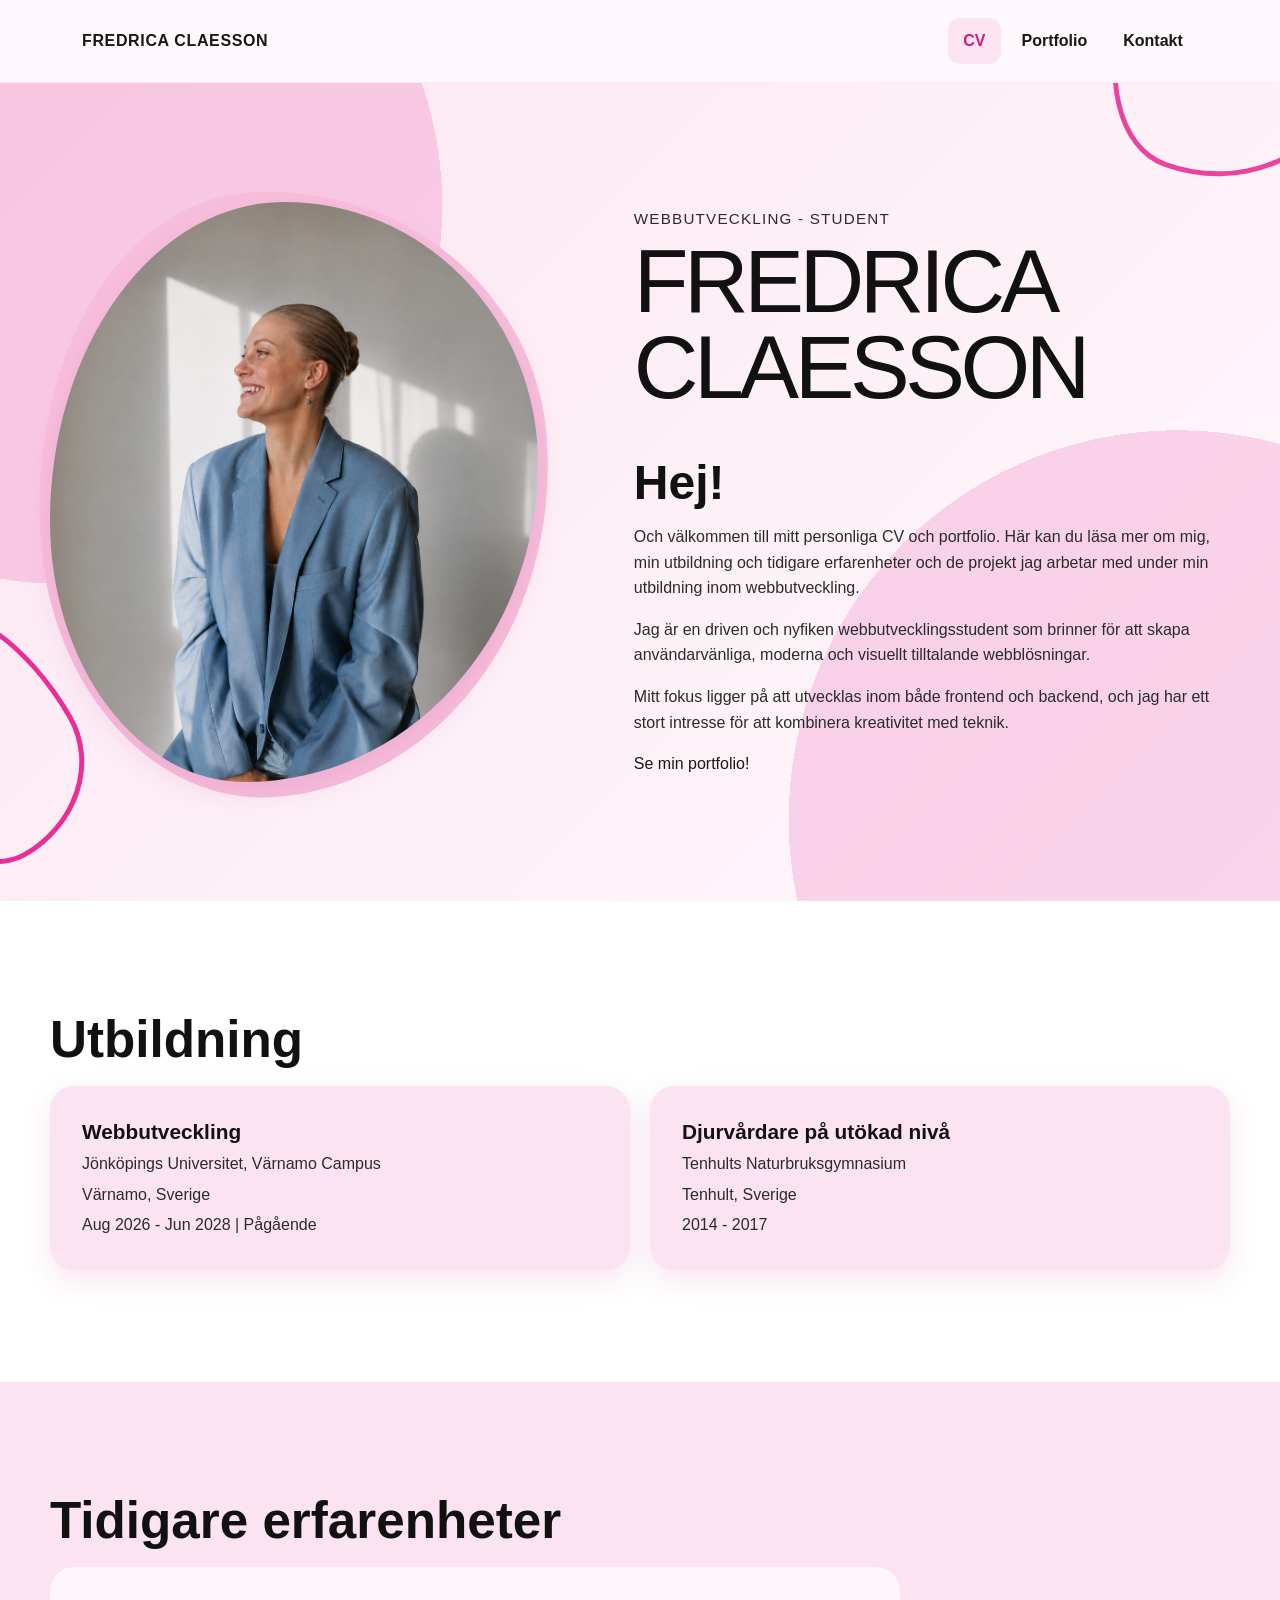
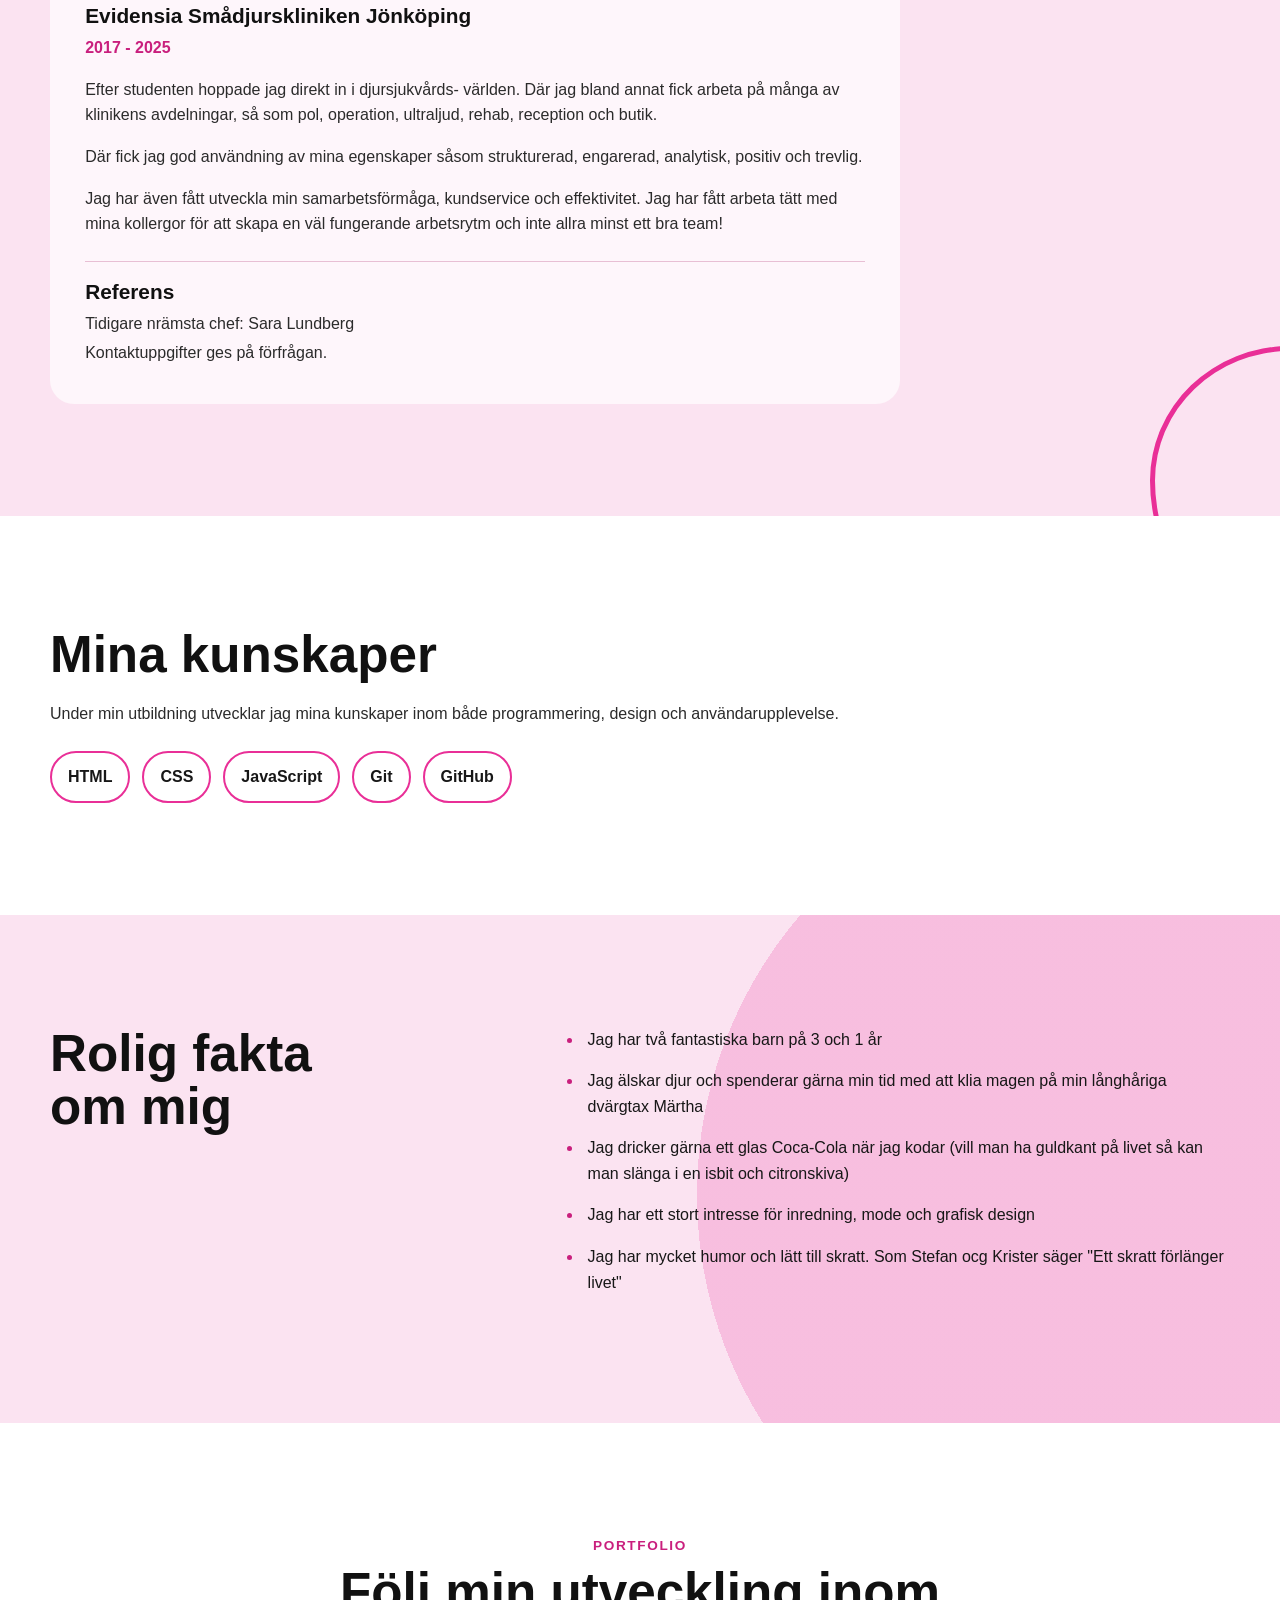
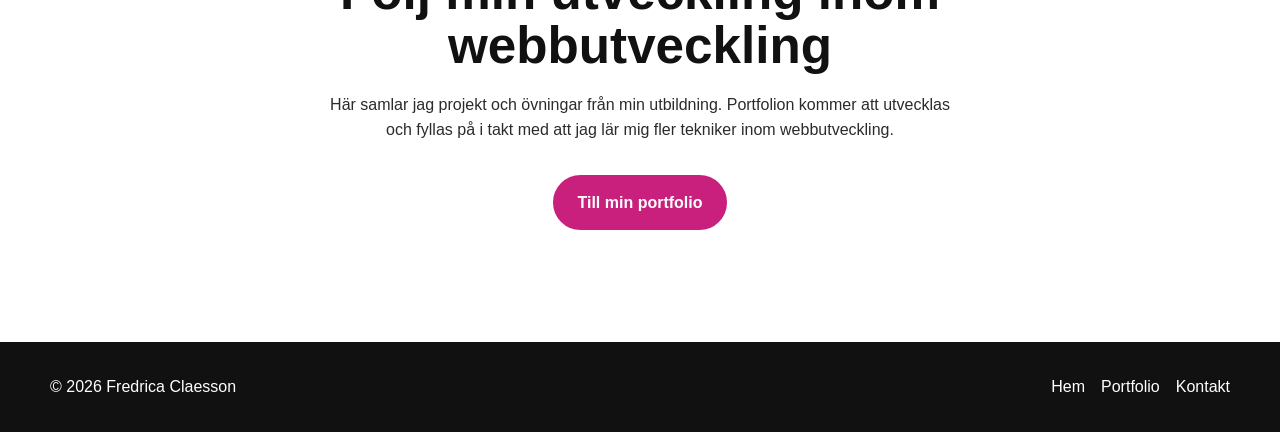
==== index.html @ 993f1360 "Finjustering Läsbarhet" ====
<!DOCTYPE html>
<html lang="sv">
<head>
    <meta charset="UTF-8">
    <meta name="viewport" content="width=device-width, initial-scale=1.0">
    <meta name="description" content="Fredrica Claesson | CV">
    <title>Fredrica Claesson | CV</title>
    <link rel ="stylesheet" href="cv.css">
    <script src="cv.js" defer></script>
</head>

<body>
    <header class="site-header">
        <div class="header-container">
            <a href="index.html" class="logo">Fredrica Claesson</a>
            <button
            class="menu-button"
            type="button"
            aria-label="Öppna meny"
            aria-expanded="false"
            aria-controls="main-navigation"
            >
            <span></span>
            <span></span>
            <span></span>
            </button>
            <nav id="main-navigation" class="main-navigation" aria-label="Huvudmeny">
                <ul>
                    <li>
                        <a href="index.html" aria-current="page">CV</a>
                    </li>
                    <li>
                        <a href="portfolio.html">Portfolio</a>
                    </li>
                    <li>
                        <a href="kontakt.html">Kontakt</a>
                    </li>
                </ul>
            </nav>
        </div>
    </header>
    <main>
        
        <!--HERO / INTRODUKTION-->
        <section class="hero">
            <div class="hero-image-wrapper">
                <img
                src="bild1.jpg"
                alt="Porträttbild på Fredrica Claesson"
                class="hero-image"
                >
            </div>
            <div class="hero-content">
                <p
                class="hero-subtitle">
                Webbutveckling - Student
                </p>
                <h1>
                    Fredrica<br>
                    Claesson
                </h1>
                <h2>Hej!</h2>
                <p>
                    Och välkommen till mitt personliga CV och portfolio.
                    Här kan du läsa mer om mig, min utbildning och tidigare 
                    erfarenheter och de projekt jag arbetar med under min 
                    utbildning inom webbutveckling.
                </p>
                <p>
                    Jag är en driven och nyfiken webbutvecklingsstudent som 
                    brinner för att skapa användarvänliga, moderna och
                    visuellt tilltalande webblösningar.
                </p>
                <p>
                    Mitt fokus ligger på att utvecklas inom både frontend och
                    backend, och jag har ett stort intresse för att kombinera
                    kreativitet med teknik.
                </p>
                <a href="portfolio.html" class="hero-button">Se min portfolio!</a>
            </div>
        </section>

        <!--UTBILDNING-->
        <section class="section education-section">
            <div class="section-container">
                <h2>Utbildning</h2>
                <div class="education-list">
                    <article class="education-card">
                        <h3>Webbutveckling</h3>
                        <p>
                            Jönköpings Universitet, Värnamo Campus
                        </p>
                        <p>
                            Värnamo, Sverige
                        </p>
                        <p>
                            <time datetime="2026-08">
                            Aug 2026
                            </time>
                            -
                            <time datetime="2028-06">
                            Jun 2028
                            </time>
                            | Pågående
                        </p>
                    </article>
                    <article class="education-card">
                        <h3>Djurvårdare på utökad nivå</h3>
                        <p>
                            Tenhults Naturbruksgymnasium
                        </p>
                        <p>
                            Tenhult, Sverige
                        </p>
                        <p>
                            <time datetime="2014">2014</time>
                            -
                            <time datetime="2017">2017</time>
                        </p>
                    </article>
                </div>
            </div>
        </section>

        <!--TIDIGARE ERFARENHETER-->
        <section class="section experience-section">
            <div class="section-container">
                <h2>Tidigare erfarenheter</h2>
                <article class="experience-card">
                    <header>
                        <h3>Evidensia Smådjurskliniken Jönköping</h3>
                        <p class="experience-date">
                            <time datetime="2017">2017</time>
                            -
                            <time datetime="2025">2025</time>
                        </p>
                    </header>
                    <p>
                        Efter studenten hoppade jag direkt in i djursjukvårds- 
                        världen. Där jag bland annat fick arbeta på många av 
                        klinikens avdelningar, så som pol, operation,
                        ultraljud, rehab, reception och butik.
                    </p>
                    <p>
                        Där fick jag god användning av mina egenskaper 
                        såsom strukturerad, engarerad, analytisk, 
                        positiv och trevlig.
                    </p>
                    <p>
                        Jag har även fått utveckla min samarbetsförmåga, 
                        kundservice och effektivitet. Jag har fått arbeta
                        tätt med mina kollergor för att skapa en väl 
                        fungerande arbetsrytm och inte allra minst ett
                        bra team!
                    </p>
                    <div class="reference">
                        <h3>Referens</h3>
                        <p>
                            Tidigare nrämsta chef:
                            Sara Lundberg
                        </p>
                        <p>
                            Kontaktuppgifter ges på förfrågan.
                        </p>
                    </div>
                </article>
            </div>
        </section>

        <!--KONTAKT-->
        <section class="section skills-section">
            <div class="section-container">
                <h2>Mina kunskaper</h2>
                <p>
                    Under min utbildning utvecklar jag mina kunskaper inom
                    både programmering, design och användarupplevelse.
                </p>
                <ul class="skills-list">
                    <li>HTML</li>
                    <li>CSS</li>
                    <li>JavaScript</li>
                    <li>Git</li>
                    <li>GitHub</li>
                </ul>
            </div>
        </section>

        <!--ROKLIG FAKTA-->
        <section class="section facts-section">
            <div class="section-container">
                <h2>Rolig fakta om mig</h2>
                <ul class="facts-list">
                    <li>Jag har två fantastiska barn på 3 och 1 år</li>
                    <li>Jag älskar djur och spenderar gärna min tid
                        med att klia magen på min långhåriga dvärgtax Märtha</li>
                    <li>Jag dricker gärna ett glas Coca-Cola när jag kodar
                        (vill man ha guldkant på livet så kan man slänga i
                        en isbit och citronskiva)</li>
                    <li>Jag har ett stort intresse för inredning, mode
                        och grafisk design</li>
                    <li>Jag har mycket humor och lätt till skratt.
                        Som Stefan ocg Krister säger 
                        "Ett skratt förlänger livet"</li>
                </ul>
            </div>
        </section>

        <!--PORTFOLIO-->
        <section class="section portfolio-preview">
            <div class="section-container">
                <p class="section-label">Portfolio</p>
                <h2>Följ min utveckling inom webbutveckling</h2>
                <p>
                    Här samlar jag projekt och övningar från min
                    utbildning. Portfolion kommer att utvecklas och
                    fyllas på i takt med att jag lär mig fler tekniker
                    inom webbutveckling.
                </p>
                <a href="portfolio.html" class="button">Till min portfolio</a>
            </div>
        </section>
    </main>
    <footer class="site-footer">
        <div class="footer-container">
            <p>
                &copy; 2026 Fredrica Claesson
            </p>
            <nav aria-label="Sidfotsmeny">
                <a href="index.html">Hem</a>
                <a href="portfolio.html">Portfolio</a>
                <a href="kontakt.html">Kontakt</a>
            </nav>
        </div>
    </footer>
</body>
</html>
---- cv.css ----
/* =========================================================
   FREDRICA CLAESSON - CV & PORTFOLIO
   Mobile First
   ========================================================= */


/* =========================
   1. GRUNDINSTÄLLNINGAR
   ========================= */

*,
*::before,
*::after {
    box-sizing: border-box;
}

html {
    scroll-behavior: smooth;
}

body {
    margin: 0;
    font-family: Arial, Helvetica, sans-serif;
    color: #171717;
    background-color: #fff8fc;
    line-height: 1.6;
}

img {
    display: block;
    max-width: 100%;
}

a {
    color: inherit;
    text-decoration: none;
}

ul {
    margin: 0;
    padding: 0;
}

button,
input,
textarea {
    font: inherit;
}


/* =========================
   2. FÄRGER & GENERELLA KLASSER
   ========================= */

:root {
    --pink-light: #fbe3f1;
    --pink-soft: #f7bfdc;
    --pink: #ef71b3;
    --pink-strong: #e92f97;
    --pink-dark: #c91f7d;

    --white: #ffffff;
    --black: #111111;
    --text: #2b2b2b;
    --muted: #666666;

    --border: #e8bfd4;

    --shadow:
        0 10px 30px rgba(182, 45, 116, 0.12);

    --radius-small: 14px;
    --radius-medium: 24px;
    --radius-large: 40px;

    --max-width: 1180px;
}


/* =========================
   3. TYPOGRAFI
   ========================= */

h1,
h2,
h3,
h4,
p {
    margin-top: 0;
}

h1,
h2,
h3,
h4 {
    color: var(--black);
}

h1 {
    font-size: clamp(2.8rem, 11vw, 5rem);
    line-height: 0.95;
    font-weight: 500;
    letter-spacing: -0.05em;
    text-transform: uppercase;
}

h2 {
    font-size: clamp(2rem, 7vw, 3.2rem);
    line-height: 1.05;
    margin-bottom: 1.2rem;
}

h3 {
    font-size: 1.3rem;
    line-height: 1.3;
    margin-bottom: 0.4rem;
}

h4 {
    font-size: 1.05rem;
    margin-bottom: 0.25rem;
}

p {
    font-size: 1rem;
    color: var(--text);
}

strong {
    font-weight: 700;
}

/* Text för ur funktion */
.ur-funktion {
    color: red;
    font-weight: bold;
}

/* =========================
   4. GEMENSAM LAYOUT
   ========================= */

.section {
    position: relative;
    padding: 4.5rem 1.25rem;
    overflow: hidden;
}

.section-container,
.header-container,
.footer-container {
    width: min(100%, var(--max-width));
    margin: 0 auto;
}

.section-label {
    margin-bottom: 0.5rem;
    font-size: 0.85rem;
    font-weight: 700;
    text-transform: uppercase;
    letter-spacing: 0.12em;
    color: var(--pink-dark);
}


/* =========================
   5. HEADER
   ========================= */

.site-header {
    position: sticky;
    top: 0;
    z-index: 1000;
    background-color: rgba(255, 248, 252, 0.96);
    backdrop-filter: blur(12px);
    border-bottom: 1px solid rgba(201, 31, 125, 0.08);
}

.header-container {
    min-height: 74px;
    display: flex;
    align-items: center;
    justify-content: space-between;
    gap: 1rem;
    padding: 0 1.25rem;
}

.logo {
    font-size: 1rem;
    font-weight: 700;
    text-transform: uppercase;
    letter-spacing: 0.04em;
}


/* =========================
   6. MOBILMENY
   ========================= */

.menu-button {
    width: 46px;
    height: 46px;

    display: flex;
    flex-direction: column;
    justify-content: center;
    gap: 5px;

    padding: 10px;

    border: 0;
    border-radius: 50%;

    background-color: var(--pink-soft);
    cursor: pointer;
}

.menu-button span {
    display: block;
    width: 100%;
    height: 2px;

    background-color: var(--black);

    transition:
        transform 0.3s ease,
        opacity 0.3s ease;
}

.menu-button.is-active span:nth-child(1) {
    transform: translateY(7px) rotate(45deg);
}

.menu-button.is-active span:nth-child(2) {
    opacity: 0;
}

.menu-button.is-active span:nth-child(3) {
    transform: translateY(-7px) rotate(-45deg);
}


/* =========================
   7. NAVIGATION
   ========================= */

.main-navigation {
    position: absolute;

    top: 74px;
    left: 0;

    width: 100%;

    background-color: var(--white);

    max-height: 0;
    overflow: hidden;

    transition: max-height 0.35s ease;

    box-shadow: 0 12px 30px rgba(0, 0, 0, 0.08);
}

.main-navigation.is-open {
    max-height: 320px;
}

.main-navigation ul {
    list-style: none;
    padding: 1rem 1.25rem 1.5rem;
}

.main-navigation li + li {
    margin-top: 0.35rem;
}

.main-navigation a {
    display: block;

    padding: 0.9rem 1rem;

    border-radius: 12px;

    font-weight: 600;
}

.main-navigation a:hover,
.main-navigation a:focus-visible {
    background-color: var(--pink-light);
}

.main-navigation a[aria-current="page"] {
    color: var(--pink-dark);
    background-color: var(--pink-light);
}


/* =========================
   8. HERO / STARTSIDA
   ========================= */

.hero {
    position: relative;

    display: grid;
    gap: 2rem;

    padding: 2rem 1.25rem 4.5rem;

    overflow: hidden;

    background:
        radial-gradient(
            circle at 5% 15%,
            rgba(240, 104, 177, 0.26) 0,
            rgba(240, 104, 177, 0.26) 27%,
            transparent 27%
        ),
        radial-gradient(
            circle at 92% 90%,
            rgba(244, 177, 216, 0.52) 0,
            rgba(244, 177, 216, 0.52) 28%,
            transparent 28%
        ),
        linear-gradient(
            135deg,
            #fbe6f2 0%,
            #fff9fc 100%
        );
}

.hero::before {
    content: "";

    position: absolute;

    width: 240px;
    height: 240px;

    top: -140px;
    right: -70px;

    border: 5px solid var(--pink-strong);
    border-radius: 45% 55% 61% 39% / 40% 44% 56% 60%;

    transform: rotate(20deg);

    opacity: 0.9;
}

.hero::after {
    content: "";

    position: absolute;

    width: 200px;
    height: 260px;

    left: -130px;
    bottom: 2rem;

    border: 5px solid var(--pink-strong);
    border-radius: 60% 40% 55% 45% / 42% 62% 38% 58%;

    transform: rotate(-30deg);
}

.hero-image-wrapper,
.hero-content {
    position: relative;
    z-index: 2;
}

.hero-image-wrapper {
    width: min(100%, 430px);
    margin: 0 auto;
}

.hero-image-wrapper::before {
    content: "";

    position: absolute;

    inset: -12px;

    z-index: -1;

    background-color: var(--pink-soft);

    border-radius: 45% 55% 58% 42% / 55% 44% 56% 45%;

    transform: rotate(-4deg);
}

.hero-image {
    width: 100%;
    aspect-ratio: 4 / 5;

    object-fit: cover;

    border-radius: 48% 52% 60% 40% / 55% 45% 55% 45%;

    box-shadow: var(--shadow);
}

.hero-content {
    width: min(100%, 680px);
}

.hero-subtitle {
    margin-bottom: 0.5rem;

    font-size: 0.95rem;
    letter-spacing: 0.08em;
    text-transform: uppercase;
}

.hero-content h1 {
    margin-bottom: 2.5rem;
}

.hero-content h2 {
    margin-bottom: 1rem;
}

.hero-content p {
    max-width: 620px;
}


/* =========================
   9. KNAPPAR
   ========================= */

.button {
    display: inline-flex;
    align-items: center;
    justify-content: center;

    min-height: 48px;

    margin-top: 1rem;
    padding: 0.8rem 1.4rem;

    border: 2px solid var(--pink-dark);
    border-radius: 999px;

    background-color: var(--pink-dark);
    color: var(--white);

    font-weight: 700;

    transition:
        background-color 0.25s ease,
        color 0.25s ease,
        transform 0.25s ease,
        box-shadow 0.25s ease;
}

.button:hover,
.button:focus-visible {
    background-color: transparent;
    color: var(--pink-dark);

    transform: translateY(-2px);

    box-shadow: var(--shadow);
}


/* =========================
   10. UTBILDNING
   ========================= */

.education-section {
    background-color: var(--white);
}

.education-list {
    display: grid;
    gap: 1.25rem;
}

.education-card {
    padding: 1.5rem;

    border-radius: var(--radius-medium);

    background-color: var(--pink-light);

    box-shadow: var(--shadow);
}

.education-card p {
    margin-bottom: 0.3rem;
}

.education-card p:last-child {
    margin-bottom: 0;
}


/* =========================
   11. ERFARENHET
   ========================= */

.experience-section {
    background-color: var(--pink-light);
}

.experience-section::after {
    content: "";

    position: absolute;

    width: 280px;
    height: 280px;

    right: -150px;
    bottom: -110px;

    border: 5px solid var(--pink-strong);
    border-radius: 50% 40% 58% 42% / 48% 55% 45% 52%;
}

.experience-card {
    position: relative;
    z-index: 1;

    padding: 1.6rem;

    border-radius: var(--radius-medium);

    background-color: rgba(255, 255, 255, 0.7);
}

.experience-date {
    font-weight: 700;
    color: var(--pink-dark);
}

.reference {
    margin-top: 1.5rem;
    padding-top: 1rem;

    border-top: 1px solid var(--border);
}

.reference p {
    margin-bottom: 0.2rem;
}

.reference a {
    font-weight: 700;
    color: var(--pink-dark);
}


/* =========================
   12. KUNSKAPER
   ========================= */

.skills-section {
    background-color: var(--white);
}

.skills-list {
    display: flex;
    flex-wrap: wrap;
    gap: 0.75rem;

    list-style: none;

    margin-top: 1.5rem;
}

.skills-list li {
    padding: 0.7rem 1rem;

    border: 2px solid var(--pink-strong);
    border-radius: 999px;

    background-color: var(--white);

    font-weight: 700;
}


/* =========================
   13. ROLIG FAKTA
   ========================= */

.facts-section {
    background:
        radial-gradient(
            circle at 88% 55%,
            rgba(245, 172, 214, 0.66) 0,
            rgba(245, 172, 214, 0.66) 37%,
            transparent 37%
        ),
        var(--pink-light);
}

.facts-list {
    position: relative;
    z-index: 2;

    max-width: 800px;

    padding-left: 1.4rem;
}

.facts-list li {
    margin-bottom: 1rem;
    padding-left: 0.3rem;
}

.facts-list li::marker {
    color: var(--pink-dark);
}


/* =========================
   14. PORTFOLIO PREVIEW
   ========================= */

.portfolio-preview {
    text-align: center;

    background-color: var(--white);
}

.portfolio-preview .section-container {
    max-width: 800px;
}

.portfolio-preview p {
    max-width: 650px;
    margin-left: auto;
    margin-right: auto;
}


/* =========================
   15. SIDHERO
   ========================= */

.page-hero {
    position: relative;

    padding: 4rem 1.25rem;

    overflow: hidden;

    background:
        radial-gradient(
            circle at 90% 20%,
            rgba(238, 104, 179, 0.3) 0,
            rgba(238, 104, 179, 0.3) 28%,
            transparent 28%
        ),
        linear-gradient(
            135deg,
            #f9d9eb,
            #fff9fc
        );
}

.page-hero::after {
    content: "";

    position: absolute;

    width: 230px;
    height: 280px;

    right: -125px;
    top: -50px;

    border: 5px solid var(--pink-strong);

    border-radius:
        57% 43% 62% 38% /
        42% 62% 38% 58%;

    transform: rotate(25deg);
}

.page-hero .section-container {
    position: relative;
    z-index: 1;
}

.page-hero h1 {
    margin-bottom: 1.5rem;
}

.page-hero p {
    max-width: 700px;
}


/* =========================
   16. PORTFOLIO - PROJEKT
   ========================= */

.projects-section {
    background-color: var(--pink-light);
}

.section-heading {
    margin-bottom: 2rem;
}

.projects-grid {
    display: grid;
    gap: 1.5rem;
}

.project-card {
    position: relative;

    overflow: hidden;

    border-radius: var(--radius-medium);

    background-color: var(--white);

    box-shadow: var(--shadow);
}

.project-number {
    padding: 1.2rem 1.4rem;

    background-color: var(--pink-soft);

    font-size: 2.2rem;
    font-weight: 700;
    line-height: 1;
}

.project-content {
    padding: 1.5rem;
}

.project-category {
    margin-bottom: 0.5rem;

    color: var(--pink-dark);

    font-size: 0.8rem;
    font-weight: 700;
    text-transform: uppercase;
    letter-spacing: 0.1em;
}

.project-links {
    display: flex;
    flex-wrap: wrap;
    gap: 0.75rem;

    margin-top: 1.25rem;
}

.project-links a {
    display: inline-block;

    padding: 0.65rem 1rem;

    border: 2px solid var(--pink-dark);
    border-radius: 999px;

    color: var(--pink-dark);

    font-weight: 700;

    transition:
        background-color 0.25s ease,
        color 0.25s ease;
}

.project-links a:hover,
.project-links a:focus-visible {
    background-color: var(--pink-dark);
    color: var(--white);
}


/* =========================
   17. GITHUB-SEKTION
   ========================= */

.github-section {
    text-align: center;

    background-color: var(--white);
}

.github-section .section-container {
    max-width: 760px;
}


/* =========================
   18. KONTAKTSIDA
   ========================= */

.contact-section {
    background-color: var(--white);
}

.contact-layout {
    display: grid;
    gap: 2rem;
}

.contact-information,
.contact-form-wrapper {
    padding: 1.6rem;

    border-radius: var(--radius-medium);

    box-shadow: var(--shadow);
}

.contact-information {
    background-color: var(--pink-light);
}

.contact-form-wrapper {
    background-color: var(--white);

    border: 1px solid var(--border);
}

address {
    font-style: normal;
}

.contact-item {
    margin-bottom: 1.5rem;
}

.contact-item:last-child {
    margin-bottom: 0;
}

.contact-item h3 {
    margin-bottom: 0.15rem;
}

.contact-item p,
.contact-item a {
    color: var(--text);
}

.contact-item a {
    word-break: break-word;
    font-weight: 600;
}

.contact-item a:hover,
.contact-item a:focus-visible {
    color: var(--pink-dark);
}


/* =========================
   19. FORMULÄR
   ========================= */

.form-group {
    margin-bottom: 1.2rem;
}

.form-group label {
    display: block;

    margin-bottom: 0.4rem;

    font-size: 0.95rem;
    font-weight: 700;
}

.form-group input,
.form-group textarea {
    width: 100%;

    padding: 0.85rem 1rem;

    border: 1px solid var(--border);
    border-radius: var(--radius-small);

    background-color: #fffafd;

    color: var(--text);

    outline: none;

    transition:
        border-color 0.2s ease,
        box-shadow 0.2s ease;
}

.form-group textarea {
    resize: vertical;
}

.form-group input:focus,
.form-group textarea:focus {
    border-color: var(--pink-dark);

    box-shadow:
        0 0 0 4px rgba(201, 31, 125, 0.12);
}

.form-message {
    margin-top: 1rem;

    font-weight: 700;
    color: var(--pink-dark);
}


/* =========================
   20. KONTAKT CTA
   ========================= */

.contact-cta {
    text-align: center;

    background:
        radial-gradient(
            circle at 15% 70%,
            rgba(240, 100, 177, 0.22) 0,
            rgba(240, 100, 177, 0.22) 24%,
            transparent 24%
        ),
        var(--pink-light);
}

.contact-cta .section-container {
    max-width: 760px;
}


/* =========================
   21. FOOTER
   ========================= */

.site-footer {
    padding: 2rem 1.25rem;

    background-color: var(--black);
    color: var(--white);
}

.footer-container {
    display: flex;
    flex-direction: column;
    gap: 1rem;
}

.site-footer p {
    margin: 0;
    color: var(--white);
}

.site-footer nav {
    display: flex;
    flex-wrap: wrap;
    gap: 1rem;
}

.site-footer a {
    color: var(--white);
}

.site-footer a:hover,
.site-footer a:focus-visible {
    color: var(--pink-soft);
}


/* =========================
   22. TILLGÄNGLIGHET
   ========================= */

a:focus-visible,
button:focus-visible {
    outline: 3px solid var(--pink-dark);
    outline-offset: 4px;
}


/* =========================================================
   TABLET
   ========================================================= */

@media (min-width: 700px) {

    .section {
        padding:
            5.5rem
            2rem;
    }

    .header-container {
        padding:
            0
            2rem;
    }

    .hero {
        padding:
            3.5rem
            2rem
            5.5rem;
    }

    .page-hero {
        padding:
            5rem
            2rem;
    }


    /* UTBILDNING */

    .education-list {
        grid-template-columns:
            repeat(2, 1fr);
    }


    /* PROJEKT */

    .projects-grid {
        grid-template-columns:
            repeat(2, 1fr);
    }

    .project-card:nth-child(3) {
        grid-column:
            1 / -1;
    }


    /* KONTAKT */

    .contact-information,
    .contact-form-wrapper {
        padding: 2rem;
    }


    /* FOOTER */

    .footer-container {
        flex-direction: row;
        align-items: center;
        justify-content: space-between;
    }
}


/* =========================================================
   DESKTOP
   ========================================================= */

@media (min-width: 950px) {

    /* HEADER */

    .site-header {
        position: sticky;
    }

    .header-container {
        min-height: 82px;
    }

    .menu-button {
        display: none;
    }

    .main-navigation {
        position: static;

        width: auto;
        max-height: none;

        overflow: visible;

        background-color: transparent;
        box-shadow: none;
    }

    .main-navigation ul {
        display: flex;
        align-items: center;
        gap: 0.35rem;

        padding: 0;
    }

    .main-navigation li + li {
        margin-top: 0;
    }

    .main-navigation a {
        padding:
            0.65rem
            0.95rem;
    }


    /* HERO */

    .hero {
        min-height: calc(100vh - 82px);

        grid-template-columns:
            minmax(360px, 0.9fr)
            minmax(420px, 1.1fr);

        align-items: center;

        gap: 5rem;

        padding:
            5rem
            max(2rem, calc((100vw - var(--max-width)) / 2));
    }

    .hero-image-wrapper {
        width: 100%;
    }

    .hero-image {
        aspect-ratio: 0.84;
    }

    .hero-content {
        max-width: 630px;
    }

    .hero-content h1 {
        font-size:
            clamp(
                4rem,
                7vw,
                7.2rem
            );

        margin-bottom: 3rem;
    }

    .hero-content h2 {
        font-size: 3rem;
    }


    /* ERFARENHET */

    .experience-card {
        max-width: 850px;

        padding: 2.2rem;
    }


    /* FAKTA */

    .facts-section .section-container {
        display: grid;

        grid-template-columns:
            0.8fr
            1.2fr;

        gap: 4rem;

        align-items: start;
    }

    .facts-section h2 {
        max-width: 350px;
    }


    /* PROJEKT */

    .projects-grid {
        grid-template-columns:
            repeat(3, 1fr);
    }

    .project-card:nth-child(3) {
        grid-column: auto;
    }


    /* KONTAKT */

    .contact-layout {
        grid-template-columns:
            0.85fr
            1.15fr;

        align-items: start;

        gap: 3rem;
    }

    .contact-information,
    .contact-form-wrapper {
        padding: 2.5rem;
    }
}


/* =========================================================
   STÖRRE SKÄRMAR
   ========================================================= */

@media (min-width: 1200px) {

    .section {
        padding-top: 7rem;
        padding-bottom: 7rem;
    }

    .hero {
        gap: 6rem;
    }

    .education-card {
        padding: 2rem;
    }

    .project-content {
        padding: 2rem;
    }
}


/* =========================================================
   MINSKADE ANIMATIONER
   För användare som valt reduced motion
   ========================================================= */

@media (prefers-reduced-motion: reduce) {

    *,
    *::before,
    *::after {
        scroll-behavior: auto !important;
        transition-duration: 0.01ms !important;
        animation-duration: 0.01ms !important;
        animation-iteration-count: 1 !important;
    }
}
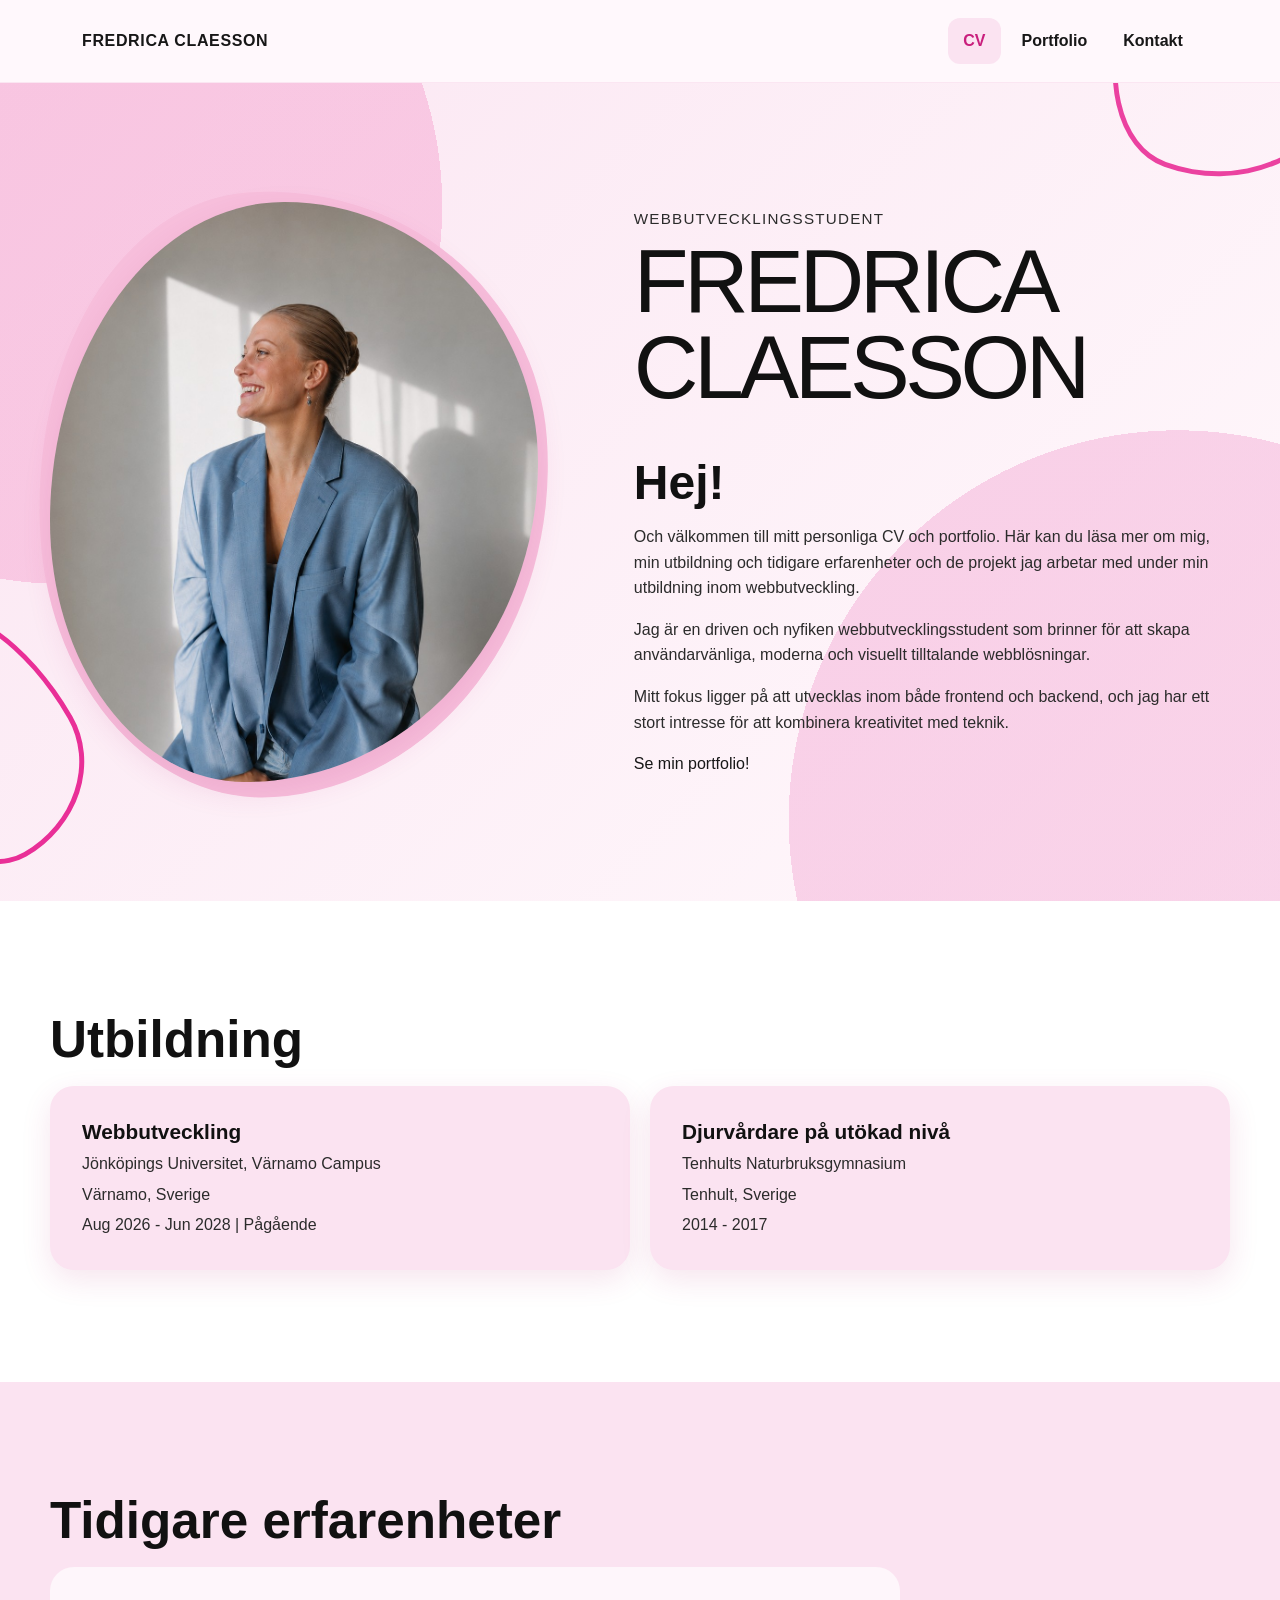
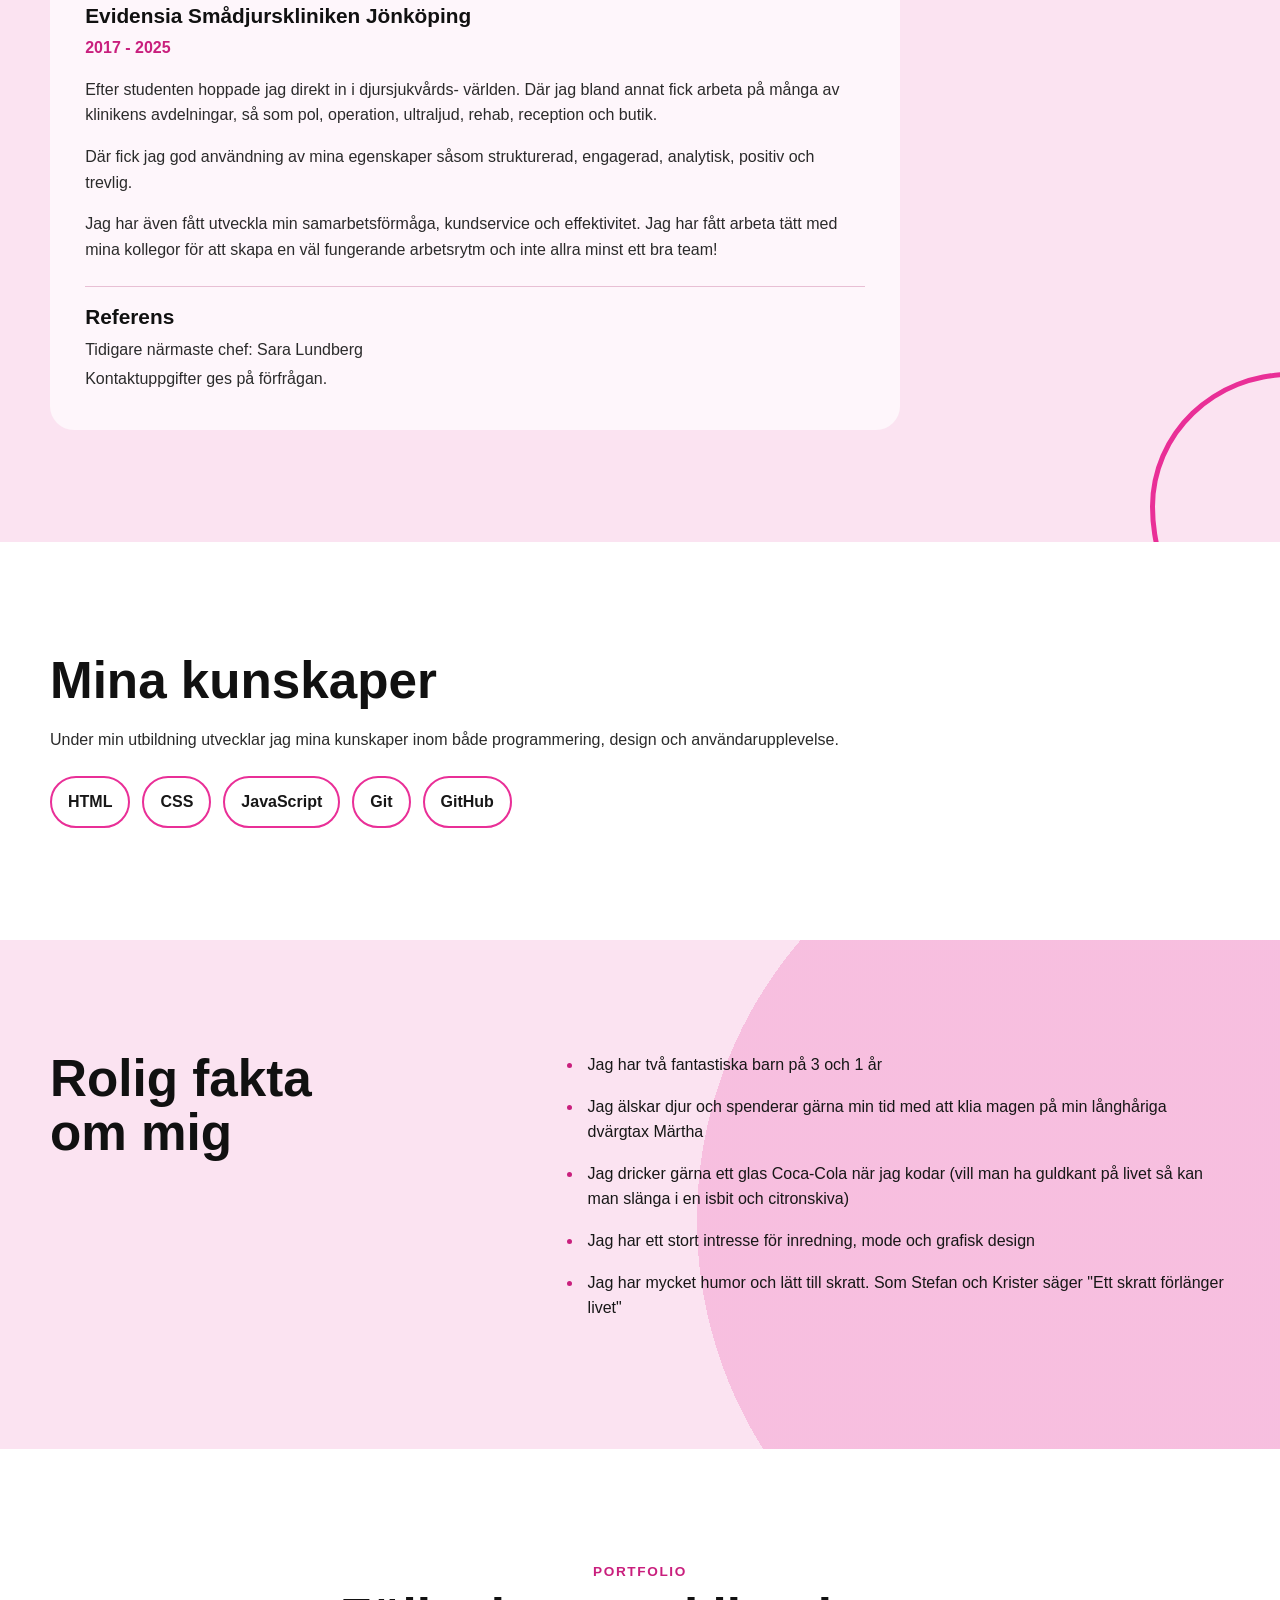
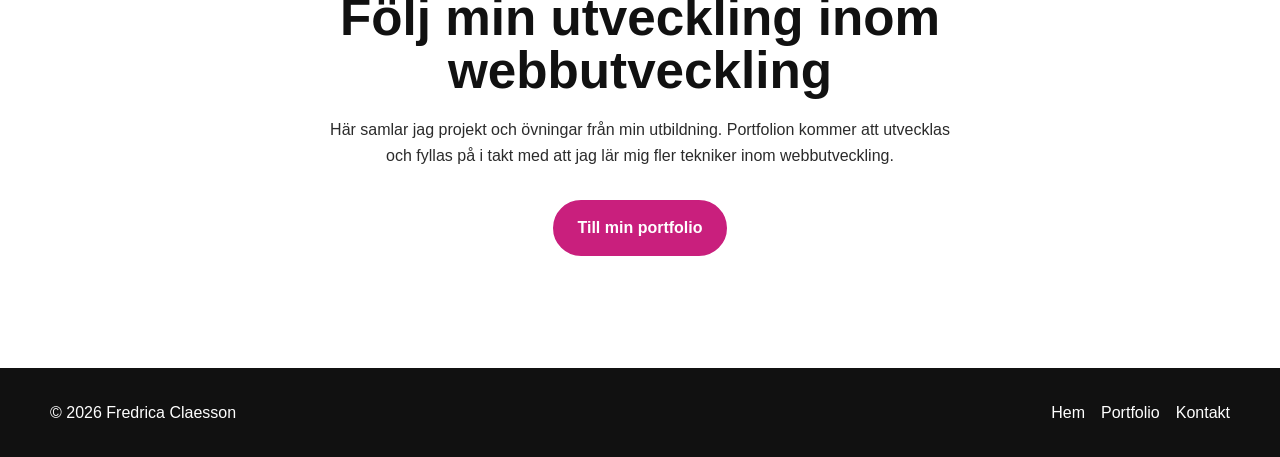
==== commit 659d4d82: "Korrigering text Stavfel" ====
--- a/index.html
+++ b/index.html
@@ -53,7 +53,7 @@
             <div class="hero-content">
                 <p
                 class="hero-subtitle">
-                Webbutveckling - Student
+                Webbutvecklingsstudent
                 </p>
                 <h1>
                     Fredrica<br>
@@ -143,20 +143,20 @@
                     </p>
                     <p>
                         Där fick jag god användning av mina egenskaper 
-                        såsom strukturerad, engarerad, analytisk, 
+                        såsom strukturerad, engagerad, analytisk, 
                         positiv och trevlig.
                     </p>
                     <p>
                         Jag har även fått utveckla min samarbetsförmåga, 
                         kundservice och effektivitet. Jag har fått arbeta
-                        tätt med mina kollergor för att skapa en väl 
+                        tätt med mina kollegor för att skapa en väl 
                         fungerande arbetsrytm och inte allra minst ett
                         bra team!
                     </p>
                     <div class="reference">
                         <h3>Referens</h3>
                         <p>
-                            Tidigare nrämsta chef:
+                            Tidigare närmaste chef:
                             Sara Lundberg
                         </p>
                         <p>
@@ -185,7 +185,7 @@
             </div>
         </section>
 
-        <!--ROKLIG FAKTA-->
+        <!--ROLIG FAKTA-->
         <section class="section facts-section">
             <div class="section-container">
                 <h2>Rolig fakta om mig</h2>
@@ -199,7 +199,7 @@
                     <li>Jag har ett stort intresse för inredning, mode
                         och grafisk design</li>
                     <li>Jag har mycket humor och lätt till skratt.
-                        Som Stefan ocg Krister säger 
+                        Som Stefan och Krister säger 
                         "Ett skratt förlänger livet"</li>
                 </ul>
             </div>
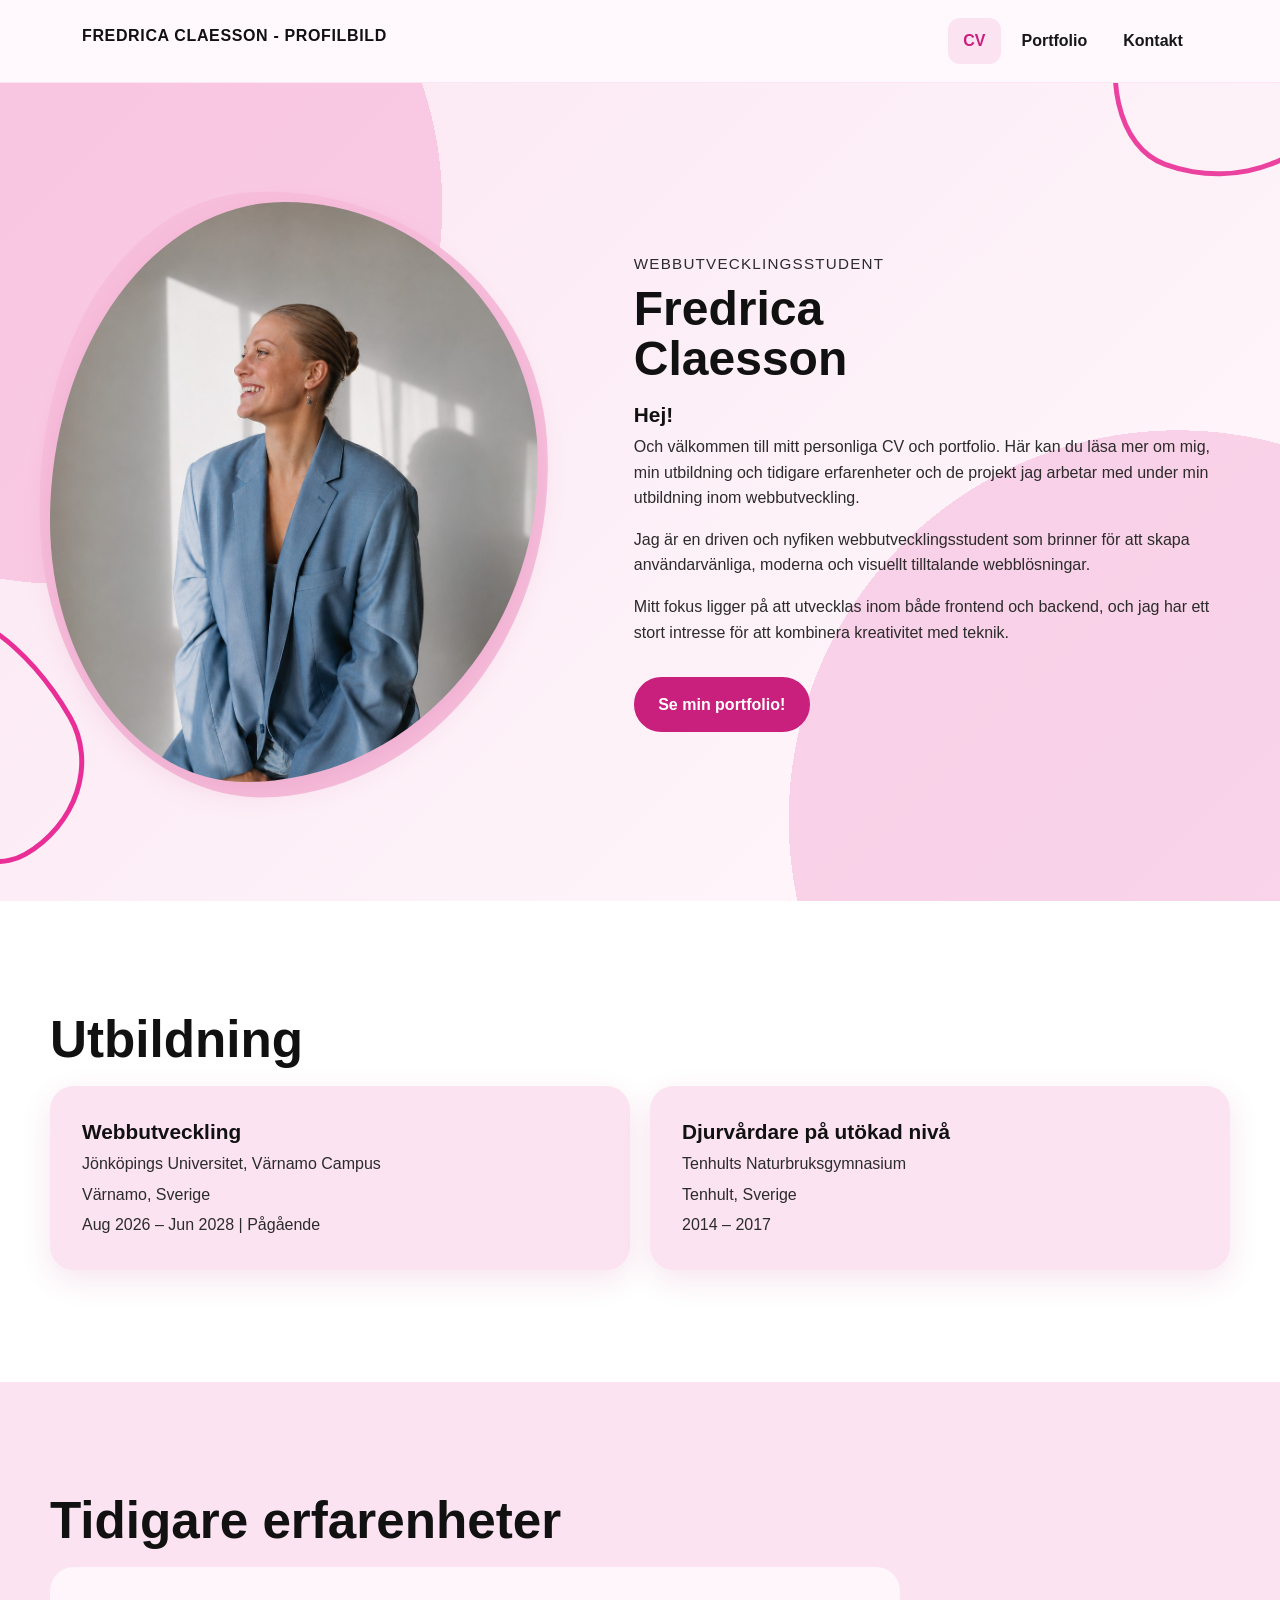
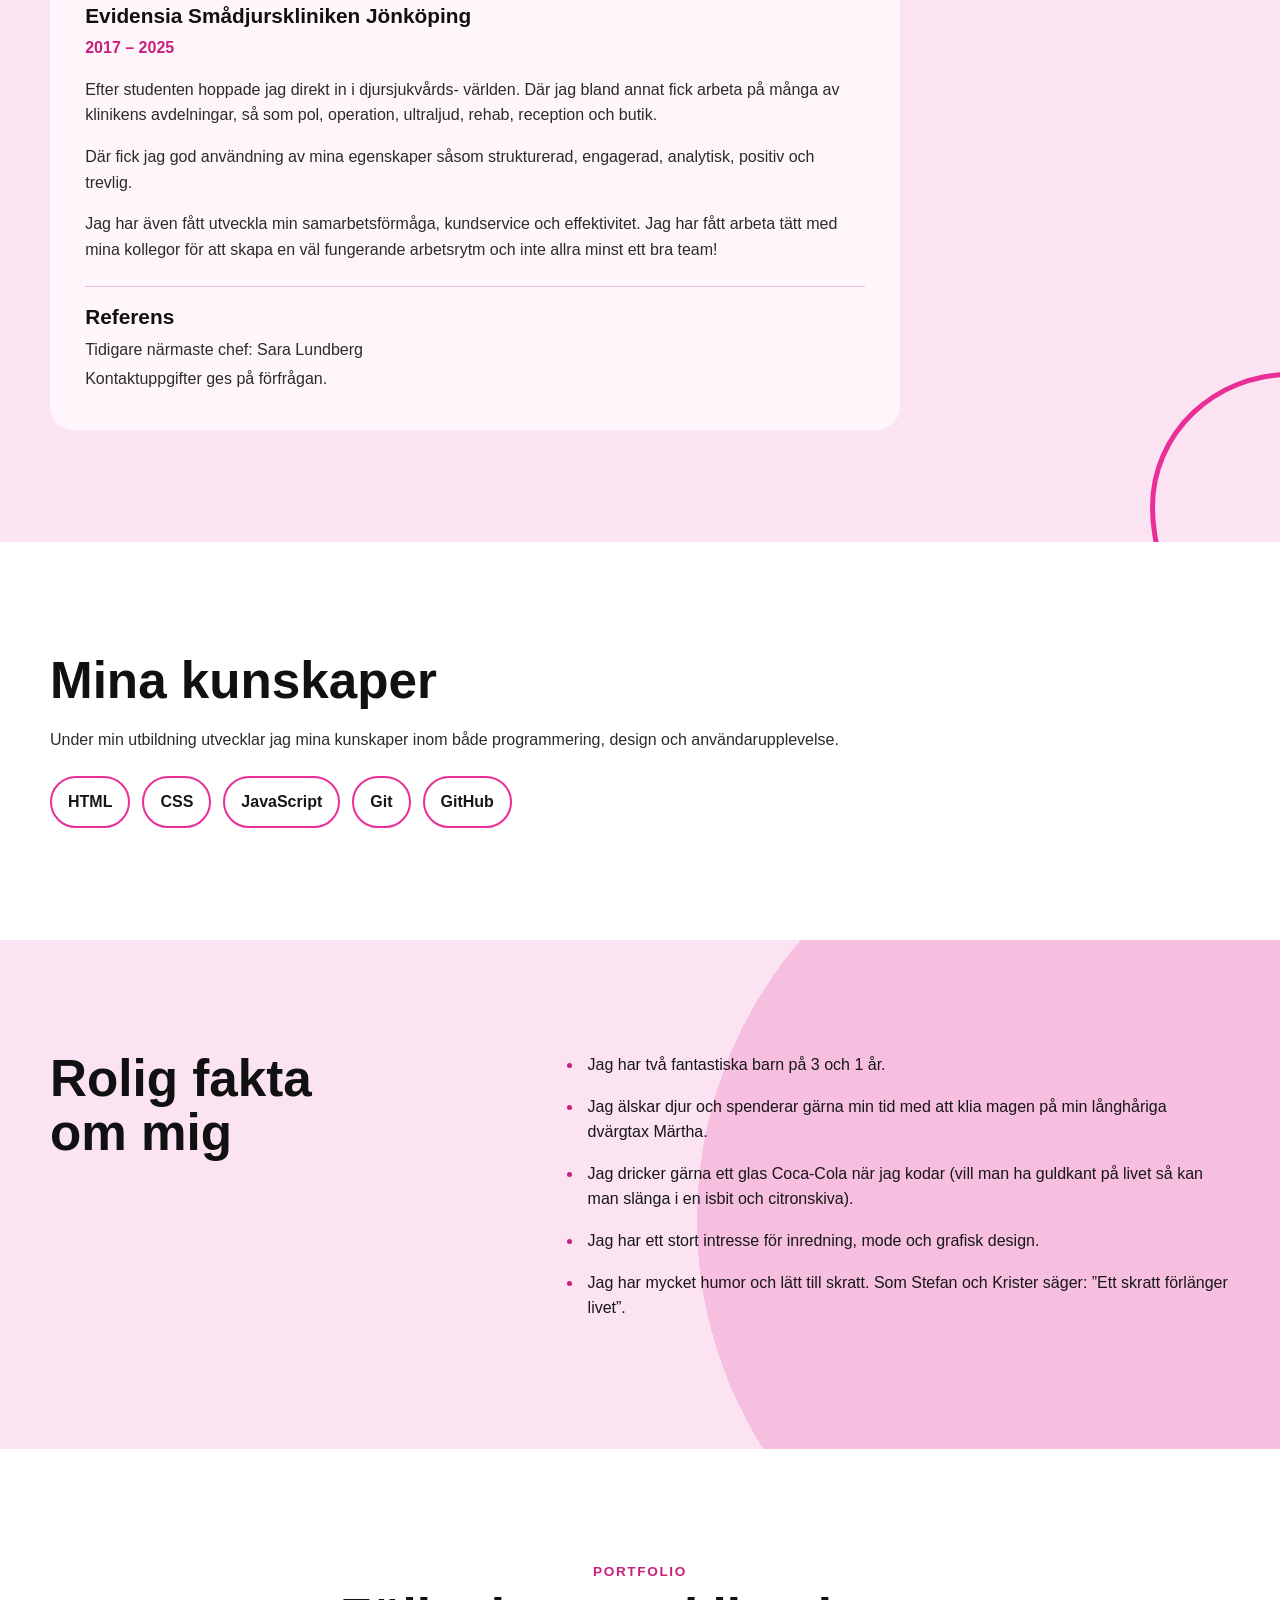
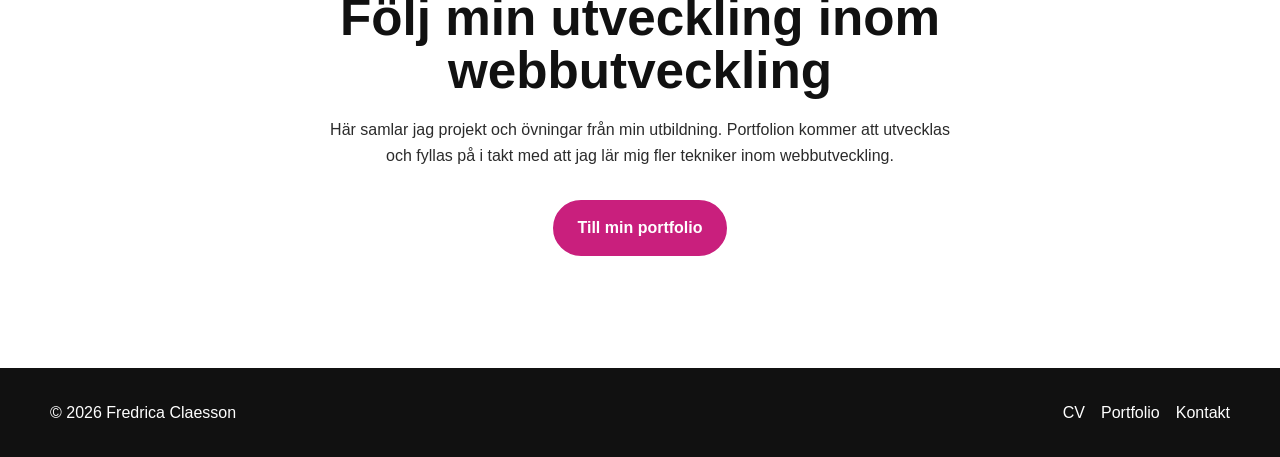
==== commit bf50df5e: "Komplettering Åtgärdat efter önskat komplettering" ====
--- a/index.html
+++ b/index.html
@@ -1,120 +1,158 @@
 <!DOCTYPE html>
 <html lang="sv">
+
 <head>
     <meta charset="UTF-8">
     <meta name="viewport" content="width=device-width, initial-scale=1.0">
     <meta name="description" content="Fredrica Claesson | CV">
     <title>Fredrica Claesson | CV</title>
-    <link rel ="stylesheet" href="cv.css">
+    <link rel="stylesheet" href="cv.css">
     <script src="cv.js" defer></script>
 </head>
 
 <body>
     <header class="site-header">
         <div class="header-container">
-            <a href="index.html" class="logo">Fredrica Claesson</a>
+
+            <h1 class="logo">
+                <a href="index.html">
+                    Fredrica Claesson - profilbild
+                </a>
+            </h1>
+
             <button
-            class="menu-button"
-            type="button"
-            aria-label="Öppna meny"
-            aria-expanded="false"
-            aria-controls="main-navigation"
+                class="menu-button"
+                type="button"
+                aria-label="Öppna meny"
+                aria-expanded="false"
+                aria-controls="main-navigation"
             >
-            <span></span>
-            <span></span>
-            <span></span>
+                <span></span>
+                <span></span>
+                <span></span>
             </button>
-            <nav id="main-navigation" class="main-navigation" aria-label="Huvudmeny">
+
+            <nav
+                id="main-navigation"
+                class="main-navigation"
+                aria-label="Huvudmeny"
+            >
                 <ul>
                     <li>
-                        <a href="index.html" aria-current="page">CV</a>
-                    </li>
-                    <li>
-                        <a href="portfolio.html">Portfolio</a>
-                    </li>
-                    <li>
-                        <a href="kontakt.html">Kontakt</a>
+                        <a href="index.html" aria-current="page">
+                            CV
+                        </a>
+                    </li>
+
+                    <li>
+                        <a href="portfolio.html">
+                            Portfolio
+                        </a>
+                    </li>
+
+                    <li>
+                        <a href="kontakt.html">
+                            Kontakt
+                        </a>
                     </li>
                 </ul>
             </nav>
         </div>
     </header>
+
+
     <main>
-        
-        <!--HERO / INTRODUKTION-->
+        <!-- INTRODUKTION -->
         <section class="hero">
             <div class="hero-image-wrapper">
                 <img
-                src="bild1.jpg"
-                alt="Porträttbild på Fredrica Claesson"
-                class="hero-image"
+                    src="bild1.jpg"
+                    alt="Porträttbild på Fredrica Claesson"
+                    class="hero-image"
                 >
             </div>
+
             <div class="hero-content">
-                <p
-                class="hero-subtitle">
-                Webbutvecklingsstudent
-                </p>
-                <h1>
+                <p class="hero-subtitle">
+                    Webbutvecklingsstudent
+                </p>
+
+                <h2>
                     Fredrica<br>
                     Claesson
-                </h1>
-                <h2>Hej!</h2>
+                </h2>
+
+                <h3>Hej!</h3>
+
                 <p>
                     Och välkommen till mitt personliga CV och portfolio.
-                    Här kan du läsa mer om mig, min utbildning och tidigare 
-                    erfarenheter och de projekt jag arbetar med under min 
+                    Här kan du läsa mer om mig, min utbildning och tidigare
+                    erfarenheter och de projekt jag arbetar med under min
                     utbildning inom webbutveckling.
                 </p>
-                <p>
-                    Jag är en driven och nyfiken webbutvecklingsstudent som 
+
+                <p>
+                    Jag är en driven och nyfiken webbutvecklingsstudent som
                     brinner för att skapa användarvänliga, moderna och
                     visuellt tilltalande webblösningar.
                 </p>
+
                 <p>
                     Mitt fokus ligger på att utvecklas inom både frontend och
                     backend, och jag har ett stort intresse för att kombinera
                     kreativitet med teknik.
                 </p>
-                <a href="portfolio.html" class="hero-button">Se min portfolio!</a>
-            </div>
-        </section>
-
-        <!--UTBILDNING-->
+
+                <a href="portfolio.html" class="button">
+                    Se min portfolio!
+                </a>
+
+            </div>
+        </section>
+
+
+        <!-- UTBILDNING -->
         <section class="section education-section">
             <div class="section-container">
                 <h2>Utbildning</h2>
                 <div class="education-list">
                     <article class="education-card">
                         <h3>Webbutveckling</h3>
+
                         <p>
                             Jönköpings Universitet, Värnamo Campus
                         </p>
+
                         <p>
                             Värnamo, Sverige
                         </p>
+
                         <p>
                             <time datetime="2026-08">
-                            Aug 2026
+                                Aug 2026
                             </time>
-                            -
+                            –
                             <time datetime="2028-06">
-                            Jun 2028
+                                Jun 2028
                             </time>
                             | Pågående
                         </p>
                     </article>
+
                     <article class="education-card">
                         <h3>Djurvårdare på utökad nivå</h3>
+
                         <p>
                             Tenhults Naturbruksgymnasium
                         </p>
+
                         <p>
                             Tenhult, Sverige
                         </p>
+
                         <p>
                             <time datetime="2014">2014</time>
-                            -
+                            –
                             <time datetime="2017">2017</time>
                         </p>
                     </article>
@@ -122,43 +160,53 @@
             </div>
         </section>
 
-        <!--TIDIGARE ERFARENHETER-->
+
+        <!-- ARBETSLIVSERFARENHET -->
         <section class="section experience-section">
             <div class="section-container">
                 <h2>Tidigare erfarenheter</h2>
                 <article class="experience-card">
                     <header>
-                        <h3>Evidensia Smådjurskliniken Jönköping</h3>
+                        <h3>
+                            Evidensia Smådjurskliniken Jönköping
+                        </h3>
+
                         <p class="experience-date">
                             <time datetime="2017">2017</time>
-                            -
+                            –
                             <time datetime="2025">2025</time>
                         </p>
                     </header>
+
                     <p>
-                        Efter studenten hoppade jag direkt in i djursjukvårds- 
-                        världen. Där jag bland annat fick arbeta på många av 
+                        Efter studenten hoppade jag direkt in i djursjukvårds-
+                        världen. Där jag bland annat fick arbeta på många av
                         klinikens avdelningar, så som pol, operation,
                         ultraljud, rehab, reception och butik.
                     </p>
+
                     <p>
-                        Där fick jag god användning av mina egenskaper 
-                        såsom strukturerad, engagerad, analytisk, 
+                        Där fick jag god användning av mina egenskaper
+                        såsom strukturerad, engagerad, analytisk,
                         positiv och trevlig.
                     </p>
+
                     <p>
-                        Jag har även fått utveckla min samarbetsförmåga, 
+                        Jag har även fått utveckla min samarbetsförmåga,
                         kundservice och effektivitet. Jag har fått arbeta
-                        tätt med mina kollegor för att skapa en väl 
+                        tätt med mina kollegor för att skapa en väl
                         fungerande arbetsrytm och inte allra minst ett
                         bra team!
                     </p>
+
                     <div class="reference">
                         <h3>Referens</h3>
+
                         <p>
                             Tidigare närmaste chef:
                             Sara Lundberg
                         </p>
+
                         <p>
                             Kontaktuppgifter ges på förfrågan.
                         </p>
@@ -167,14 +215,17 @@
             </div>
         </section>
 
-        <!--KONTAKT-->
+
+        <!-- KUNSKAPER -->
         <section class="section skills-section">
             <div class="section-container">
                 <h2>Mina kunskaper</h2>
+
                 <p>
                     Under min utbildning utvecklar jag mina kunskaper inom
                     både programmering, design och användarupplevelse.
                 </p>
+
                 <ul class="skills-list">
                     <li>HTML</li>
                     <li>CSS</li>
@@ -185,51 +236,84 @@
             </div>
         </section>
 
-        <!--ROLIG FAKTA-->
+
+        <!-- FAKTA -->
         <section class="section facts-section">
             <div class="section-container">
                 <h2>Rolig fakta om mig</h2>
                 <ul class="facts-list">
-                    <li>Jag har två fantastiska barn på 3 och 1 år</li>
-                    <li>Jag älskar djur och spenderar gärna min tid
-                        med att klia magen på min långhåriga dvärgtax Märtha</li>
-                    <li>Jag dricker gärna ett glas Coca-Cola när jag kodar
+
+                    <li>
+                        Jag har två fantastiska barn på 3 och 1 år.
+                    </li>
+
+                    <li>
+                        Jag älskar djur och spenderar gärna min tid
+                        med att klia magen på min långhåriga dvärgtax Märtha.
+                    </li>
+
+                    <li>
+                        Jag dricker gärna ett glas Coca-Cola när jag kodar
                         (vill man ha guldkant på livet så kan man slänga i
-                        en isbit och citronskiva)</li>
-                    <li>Jag har ett stort intresse för inredning, mode
-                        och grafisk design</li>
-                    <li>Jag har mycket humor och lätt till skratt.
-                        Som Stefan och Krister säger 
-                        "Ett skratt förlänger livet"</li>
+                        en isbit och citronskiva).
+                    </li>
+
+                    <li>
+                        Jag har ett stort intresse för inredning, mode
+                        och grafisk design.
+                    </li>
+
+                    <li>
+                        Jag har mycket humor och lätt till skratt.
+                        Som Stefan och Krister säger:
+                        <q>Ett skratt förlänger livet</q>.
+                    </li>
+
                 </ul>
             </div>
         </section>
 
-        <!--PORTFOLIO-->
+
+        <!-- PORTFOLIO -->
         <section class="section portfolio-preview">
             <div class="section-container">
-                <p class="section-label">Portfolio</p>
-                <h2>Följ min utveckling inom webbutveckling</h2>
+
+                <p class="section-label">
+                    Portfolio
+                </p>
+
+                <h2>
+                    Följ min utveckling inom webbutveckling
+                </h2>
+
                 <p>
                     Här samlar jag projekt och övningar från min
                     utbildning. Portfolion kommer att utvecklas och
                     fyllas på i takt med att jag lär mig fler tekniker
                     inom webbutveckling.
                 </p>
-                <a href="portfolio.html" class="button">Till min portfolio</a>
+
+                <a href="portfolio.html" class="button">
+                    Till min portfolio
+                </a>
             </div>
         </section>
     </main>
+
+
     <footer class="site-footer">
         <div class="footer-container">
+
             <p>
                 &copy; 2026 Fredrica Claesson
             </p>
+
             <nav aria-label="Sidfotsmeny">
-                <a href="index.html">Hem</a>
+                <a href="index.html">CV</a>
                 <a href="portfolio.html">Portfolio</a>
                 <a href="kontakt.html">Kontakt</a>
             </nav>
+
         </div>
     </footer>
 </body>
--- a/cv.css
+++ b/cv.css
@@ -7,17 +7,17 @@
 /* =========================
    1. GRUNDINSTÄLLNINGAR
    ========================= */
-
+/* Grundinställningar för hela sidan */
 *,
 *::before,
 *::after {
     box-sizing: border-box;
 }
-
+/* Gör scrollningen mjuk */
 html {
     scroll-behavior: smooth;
 }
-
+/* Sidans grundutseende */
 body {
     margin: 0;
     font-family: Arial, Helvetica, sans-serif;
@@ -25,22 +25,22 @@
     background-color: #fff8fc;
     line-height: 1.6;
 }
-
+/* Gör bilder responsiva */
 img {
     display: block;
     max-width: 100%;
 }
-
+/* Tar bort standardutseendet på länkar */
 a {
     color: inherit;
     text-decoration: none;
 }
-
+/* Tar bort standardmarginaler från listor */
 ul {
     margin: 0;
     padding: 0;
 }
-
+/* Formulärelement använder samma typsnitt som sidan */
 button,
 input,
 textarea {
@@ -51,7 +51,7 @@
 /* =========================
    2. FÄRGER & GENERELLA KLASSER
    ========================= */
-
+/* Variabler för färger och storlekar som används flera gånger */
 :root {
     --pink-light: #fbe3f1;
     --pink-soft: #f7bfdc;
@@ -65,14 +65,14 @@
     --muted: #666666;
 
     --border: #e8bfd4;
-
+    /* Skugga som används på olika kort */
     --shadow:
         0 10px 30px rgba(182, 45, 116, 0.12);
-
+/* Rundade hörn */
     --radius-small: 14px;
     --radius-medium: 24px;
     --radius-large: 40px;
-
+/* Sidans maximala bredd */
     --max-width: 1180px;
 }
 
@@ -80,7 +80,7 @@
 /* =========================
    3. TYPOGRAFI
    ========================= */
-
+/* Tar bort standardmarginal ovanför text */
 h1,
 h2,
 h3,
@@ -88,14 +88,14 @@
 p {
     margin-top: 0;
 }
-
+/* Samma färg på alla rubriker */
 h1,
 h2,
 h3,
 h4 {
     color: var(--black);
 }
-
+/* Sidans största rubrik */
 h1 {
     font-size: clamp(2.8rem, 11vw, 5rem);
     line-height: 0.95;
@@ -103,13 +103,13 @@
     letter-spacing: -0.05em;
     text-transform: uppercase;
 }
-
+/* Huvudrubriker för sektioner */
 h2 {
     font-size: clamp(2rem, 7vw, 3.2rem);
     line-height: 1.05;
     margin-bottom: 1.2rem;
 }
-
+/* Mindre rubriker */
 h3 {
     font-size: 1.3rem;
     line-height: 1.3;
@@ -121,11 +121,12 @@
     margin-bottom: 0.25rem;
 }
 
+/* Vanlig brödtext */
 p {
     font-size: 1rem;
     color: var(--text);
 }
-
+/* Gör text i strong fet */
 strong {
     font-weight: 700;
 }
@@ -139,20 +140,20 @@
 /* =========================
    4. GEMENSAM LAYOUT
    ========================= */
-
+/* Grundinställningar för sidans sektioner */
 .section {
     position: relative;
     padding: 4.5rem 1.25rem;
     overflow: hidden;
 }
-
+/* Centrerar innehållet och begränsar bredden */
 .section-container,
 .header-container,
 .footer-container {
     width: min(100%, var(--max-width));
     margin: 0 auto;
 }
-
+/* Liten etikett ovanför vissa rubriker */
 .section-label {
     margin-bottom: 0.5rem;
     font-size: 0.85rem;
@@ -166,16 +167,16 @@
 /* =========================
    5. HEADER
    ========================= */
-
+/* Sidans översta meny */
 .site-header {
     position: sticky;
     top: 0;
-    z-index: 1000;
+   z-index: 1000; /* Gör att headern ligger ovanför annat innehåll */
     background-color: rgba(255, 248, 252, 0.96);
-    backdrop-filter: blur(12px);
+    backdrop-filter: blur(12px); /* Ger en suddig effekt bakom headern */
     border-bottom: 1px solid rgba(201, 31, 125, 0.08);
 }
-
+/* Placerar loggan och menyknappen bredvid varandra */
 .header-container {
     min-height: 74px;
     display: flex;
@@ -184,7 +185,7 @@
     gap: 1rem;
     padding: 0 1.25rem;
 }
-
+/* Utseende på namnet (loggan) */
 .logo {
     font-size: 1rem;
     font-weight: 700;
@@ -196,11 +197,11 @@
 /* =========================
    6. MOBILMENY
    ========================= */
-
+/* Knappen som öppnar mobilmenyn */
 .menu-button {
     width: 46px;
     height: 46px;
-
+/* Flexbox placerar strecken i hamburgermenyn */
     display: flex;
     flex-direction: column;
     justify-content: center;
@@ -212,29 +213,29 @@
     border-radius: 50%;
 
     background-color: var(--pink-soft);
-    cursor: pointer;
-}
-
+   cursor: pointer; /* Visar en hand när man håller musen över knappen */
+}
+/* De tre strecken i hamburgermenyn */
 .menu-button span {
     display: block;
     width: 100%;
     height: 2px;
 
     background-color: var(--black);
-
+/* Gör förändringen mjuk när menyn öppnas */
     transition:
         transform 0.3s ease,
         opacity 0.3s ease;
 }
-
+/* Första strecket roteras när menyn är öppen */
 .menu-button.is-active span:nth-child(1) {
     transform: translateY(7px) rotate(45deg);
 }
-
+/* Mittenstrecket försvinner när menyn är öppen */
 .menu-button.is-active span:nth-child(2) {
     opacity: 0;
 }
-
+/* Sista strecket roteras åt andra hållet */
 .menu-button.is-active span:nth-child(3) {
     transform: translateY(-7px) rotate(-45deg);
 }
@@ -243,7 +244,7 @@
 /* =========================
    7. NAVIGATION
    ========================= */
-
+/* Navigationen är stängd från början på mobil */
 .main-navigation {
     position: absolute;
 
@@ -253,28 +254,28 @@
     width: 100%;
 
     background-color: var(--white);
-
+/* max-height 0 gömmer menyn */
     max-height: 0;
     overflow: hidden;
-
+/* Ger en mjuk öppning och stängning */
     transition: max-height 0.35s ease;
 
     box-shadow: 0 12px 30px rgba(0, 0, 0, 0.08);
 }
-
+/* När JavaScript lägger till klassen is-open visas menyn */
 .main-navigation.is-open {
     max-height: 320px;
 }
-
+/* Tar bort listpunkter och ger luft runt menyn */
 .main-navigation ul {
     list-style: none;
     padding: 1rem 1.25rem 1.5rem;
 }
-
+/* Lägger mellanrum mellan menyvalen */
 .main-navigation li + li {
     margin-top: 0.35rem;
 }
-
+/* Gör hela området runt texten klickbart */
 .main-navigation a {
     display: block;
 
@@ -284,12 +285,12 @@
 
     font-weight: 600;
 }
-
+/* Ändrar bakgrund när länken får fokus eller muspekaren är över */
 .main-navigation a:hover,
 .main-navigation a:focus-visible {
     background-color: var(--pink-light);
 }
-
+/* Markerar vilken sida användaren befinner sig på */
 .main-navigation a[aria-current="page"] {
     color: var(--pink-dark);
     background-color: var(--pink-light);
@@ -299,17 +300,17 @@
 /* =========================
    8. HERO / STARTSIDA
    ========================= */
-
+/* Den stora introduktionsdelen högst upp på startsidan */
 .hero {
     position: relative;
-
+/* Grid används för att placera innehållet */
     display: grid;
     gap: 2rem;
 
     padding: 2rem 1.25rem 4.5rem;
 
     overflow: hidden;
-
+/* Flera gradients skapar den rosa bakgrunden */
     background:
         radial-gradient(
             circle at 5% 15%,
@@ -329,7 +330,7 @@
             #fff9fc 100%
         );
 }
-
+/* Skapar en dekorativ form utan extra HTML */
 .hero::before {
     content: "";
 
@@ -348,7 +349,7 @@
 
     opacity: 0.9;
 }
-
+/* Skapar ytterligare en dekorativ form */
 .hero::after {
     content: "";
 
@@ -365,18 +366,18 @@
 
     transform: rotate(-30deg);
 }
-
+/* Gör att bild och text hamnar ovanför dekorationerna */
 .hero-image-wrapper,
 .hero-content {
     position: relative;
     z-index: 2;
 }
-
+/* Behållare runt profilbilden */
 .hero-image-wrapper {
     width: min(100%, 430px);
     margin: 0 auto;
 }
-
+/* Rosa dekorativ form bakom profilbilden */
 .hero-image-wrapper::before {
     content: "";
 
@@ -384,7 +385,7 @@
 
     inset: -12px;
 
-    z-index: -1;
+    z-index: -1; /* Negativt z-index placerar formen bakom bilden */
 
     background-color: var(--pink-soft);
 
@@ -392,22 +393,22 @@
 
     transform: rotate(-4deg);
 }
-
+/* Profilbildens utseende */
 .hero-image {
     width: 100%;
-    aspect-ratio: 4 / 5;
-
-    object-fit: cover;
+    aspect-ratio: 4 / 5; /* Bestämmer bildens proportioner */
+
+    object-fit: cover; /* Bilden fyller området utan att bli utdragen */
 
     border-radius: 48% 52% 60% 40% / 55% 45% 55% 45%;
 
     box-shadow: var(--shadow);
 }
-
+/* Begränsar bredden på texten */
 .hero-content {
     width: min(100%, 680px);
 }
-
+/* Den lilla texten ovanför namnet */
 .hero-subtitle {
     margin-bottom: 0.5rem;
 
@@ -415,15 +416,15 @@
     letter-spacing: 0.08em;
     text-transform: uppercase;
 }
-
+/* Luft under huvudrubriken */
 .hero-content h1 {
     margin-bottom: 2.5rem;
 }
-
+/* Luft under Hej-rubriken */
 .hero-content h2 {
     margin-bottom: 1rem;
 }
-
+/* Gör att textstycken inte blir för breda */
 .hero-content p {
     max-width: 620px;
 }
@@ -432,7 +433,7 @@
 /* =========================
    9. KNAPPAR
    ========================= */
-
+/* Grundutseende för knappar/länkar med klassen button */
 .button {
     display: inline-flex;
     align-items: center;
@@ -444,20 +445,20 @@
     padding: 0.8rem 1.4rem;
 
     border: 2px solid var(--pink-dark);
-    border-radius: 999px;
+    border-radius: 999px; /* Ett stort värde gör knappen helt rundad */
 
     background-color: var(--pink-dark);
     color: var(--white);
 
     font-weight: 700;
-
+/* Gör hover-effekterna mjuka */
     transition:
         background-color 0.25s ease,
         color 0.25s ease,
         transform 0.25s ease,
         box-shadow 0.25s ease;
 }
-
+/* Effekt när användaren håller musen över knappen */
 .button:hover,
 .button:focus-visible {
     background-color: transparent;
@@ -472,16 +473,16 @@
 /* =========================
    10. UTBILDNING
    ========================= */
-
+/* Vit bakgrund på utbildningssektionen */
 .education-section {
     background-color: var(--white);
 }
-
+/* Grid för utbildningskorten */
 .education-list {
     display: grid;
     gap: 1.25rem;
 }
-
+/* Utseende på varje utbildningbox */
 .education-card {
     padding: 1.5rem;
 
@@ -491,11 +492,11 @@
 
     box-shadow: var(--shadow);
 }
-
+/* Mindre mellanrum mellan textstycken i kortet */
 .education-card p {
     margin-bottom: 0.3rem;
 }
-
+/* Tar bort mellanrummet under sista textstycket */
 .education-card p:last-child {
     margin-bottom: 0;
 }
@@ -504,11 +505,11 @@
 /* =========================
    11. ERFARENHET
    ========================= */
-
+/* Rosa bakgrund på erfarenhetssektionen */
 .experience-section {
     background-color: var(--pink-light);
 }
-
+/* Dekorativ form i sektionen */
 .experience-section::after {
     content: "";
 
@@ -523,34 +524,34 @@
     border: 5px solid var(--pink-strong);
     border-radius: 50% 40% 58% 42% / 48% 55% 45% 52%;
 }
-
+/* Box som innehåller arbetslivserfarenheten */
 .experience-card {
     position: relative;
-    z-index: 1;
+    z-index: 1; /* Ser till att boxen ligger framför dekorationen */
 
     padding: 1.6rem;
 
     border-radius: var(--radius-medium);
 
-    background-color: rgba(255, 255, 255, 0.7);
-}
-
+    background-color: rgba(255, 255, 255, 0.7); /* Halvgenomskinlig vit bakgrund */
+}
+/* Färg och stil på datumet */
 .experience-date {
     font-weight: 700;
     color: var(--pink-dark);
 }
-
+/* Referensdelen längst ner i boxen */
 .reference {
     margin-top: 1.5rem;
     padding-top: 1rem;
 
     border-top: 1px solid var(--border);
 }
-
+/* Minskar avståndet mellan referenstexterna */
 .reference p {
     margin-bottom: 0.2rem;
 }
-
+/* Gör länkar i referensdelen tydligare */
 .reference a {
     font-weight: 700;
     color: var(--pink-dark);
@@ -560,21 +561,21 @@
 /* =========================
    12. KUNSKAPER
    ========================= */
-
+/* Vit bakgrund */
 .skills-section {
     background-color: var(--white);
 }
-
+/* Placerar kunskaperna bredvid varandra */
 .skills-list {
     display: flex;
-    flex-wrap: wrap;
+    flex-wrap: wrap; /* Flyttar ner innehåll på ny rad om det inte får plats */
     gap: 0.75rem;
 
     list-style: none;
 
     margin-top: 1.5rem;
 }
-
+/* Varje kunskap visas som en liten rundad etikett */
 .skills-list li {
     padding: 0.7rem 1rem;
 
@@ -590,7 +591,7 @@
 /* =========================
    13. ROLIG FAKTA
    ========================= */
-
+/* Bakgrund med rosa dekorativ cirkel */
 .facts-section {
     background:
         radial-gradient(
@@ -601,7 +602,7 @@
         ),
         var(--pink-light);
 }
-
+/* Inställningar för listan med fakta */
 .facts-list {
     position: relative;
     z-index: 2;
@@ -610,12 +611,12 @@
 
     padding-left: 1.4rem;
 }
-
+/* Skapar mellanrum mellan listpunkterna */
 .facts-list li {
     margin-bottom: 1rem;
     padding-left: 0.3rem;
 }
-
+/* Ändrar färgen på listpunkterna */
 .facts-list li::marker {
     color: var(--pink-dark);
 }
@@ -624,17 +625,17 @@
 /* =========================
    14. PORTFOLIO PREVIEW
    ========================= */
-
+/* Förhandsvisningen av portfolion centreras */
 .portfolio-preview {
     text-align: center;
 
     background-color: var(--white);
 }
-
+/* Begränsar hur brett innehållet får vara */
 .portfolio-preview .section-container {
     max-width: 800px;
 }
-
+/* Centrerar och begränsar texten */
 .portfolio-preview p {
     max-width: 650px;
     margin-left: auto;
@@ -645,14 +646,14 @@
 /* =========================
    15. SIDHERO
    ========================= */
-
+/* Hero-del som används på undersidor */
 .page-hero {
     position: relative;
 
     padding: 4rem 1.25rem;
 
     overflow: hidden;
-
+/* Skapar den rosa bakgrunden */
     background:
         radial-gradient(
             circle at 90% 20%,
@@ -666,7 +667,7 @@
             #fff9fc
         );
 }
-
+/* Dekorativ form i sidheron */
 .page-hero::after {
     content: "";
 
@@ -686,16 +687,16 @@
 
     transform: rotate(25deg);
 }
-
+/* Placerar texten ovanför dekorationen */
 .page-hero .section-container {
     position: relative;
     z-index: 1;
 }
-
+/* Luft under sidans huvudrubrik */
 .page-hero h1 {
     margin-bottom: 1.5rem;
 }
-
+/* Gör texten lättare att läsa genom att begränsa bredden */
 .page-hero p {
     max-width: 700px;
 }
@@ -704,24 +705,24 @@
 /* =========================
    16. PORTFOLIO - PROJEKT
    ========================= */
-
+/* Bakgrund för projektsektionen */
 .projects-section {
     background-color: var(--pink-light);
 }
-
+/* Luft under sektionens rubrik */
 .section-heading {
     margin-bottom: 2rem;
 }
-
+/* Grid som håller projektkorten */
 .projects-grid {
     display: grid;
     gap: 1.5rem;
 }
-
+/* Utseende för varje projektkort */
 .project-card {
     position: relative;
 
-    overflow: hidden;
+    overflow: hidden; /* Gör att innehåll inte sticker utanför rundade hörn */
 
     border-radius: var(--radius-medium);
 
@@ -729,7 +730,7 @@
 
     box-shadow: var(--shadow);
 }
-
+/* Projektets nummer */
 .project-number {
     padding: 1.2rem 1.4rem;
 
@@ -739,11 +740,11 @@
     font-weight: 700;
     line-height: 1;
 }
-
+/* Innehållet i projektboxen */
 .project-content {
     padding: 1.5rem;
 }
-
+/* Visar vilken typ av projekt det är */
 .project-category {
     margin-bottom: 0.5rem;
 
@@ -754,7 +755,7 @@
     text-transform: uppercase;
     letter-spacing: 0.1em;
 }
-
+/* Behållare för projektets länkar */
 .project-links {
     display: flex;
     flex-wrap: wrap;
@@ -762,7 +763,7 @@
 
     margin-top: 1.25rem;
 }
-
+/* Gör projektlänkarna till små knappar */
 .project-links a {
     display: inline-block;
 
@@ -779,7 +780,7 @@
         background-color 0.25s ease,
         color 0.25s ease;
 }
-
+/* Ändrar knappens färger vid hover och fokus */
 .project-links a:hover,
 .project-links a:focus-visible {
     background-color: var(--pink-dark);
@@ -790,13 +791,13 @@
 /* =========================
    17. GITHUB-SEKTION
    ========================= */
-
+/* Centrerar innehållet i GitHub-sektionen */
 .github-section {
     text-align: center;
 
     background-color: var(--white);
 }
-
+/* Begränsar bredden på innehållet */
 .github-section .section-container {
     max-width: 760px;
 }
@@ -805,16 +806,16 @@
 /* =========================
    18. KONTAKTSIDA
    ========================= */
-
+/* Vit bakgrund för kontaktdelen */
 .contact-section {
     background-color: var(--white);
 }
-
+/* Grid som håller kontaktinformation och formulär */
 .contact-layout {
     display: grid;
     gap: 2rem;
 }
-
+/* Gemensamt utseende för kontaktkort och formulär */
 .contact-information,
 .contact-form-wrapper {
     padding: 1.6rem;
@@ -823,43 +824,43 @@
 
     box-shadow: var(--shadow);
 }
-
+/* Rosa bakgrund på kontaktinformationen */
 .contact-information {
     background-color: var(--pink-light);
 }
-
+/* Vit bakgrund och kant runt formuläret */
 .contact-form-wrapper {
     background-color: var(--white);
 
     border: 1px solid var(--border);
 }
-
+/* Tar bort kursiv standardstil från address */
 address {
     font-style: normal;
 }
-
+/* Mellanrum mellan olika kontaktuppgifter */
 .contact-item {
     margin-bottom: 1.5rem;
 }
-
+/* Tar bort mellanrum efter sista kontaktuppgiften */
 .contact-item:last-child {
     margin-bottom: 0;
 }
-
+/* Mindre luft under underrubriken */
 .contact-item h3 {
     margin-bottom: 0.15rem;
 }
-
+/* Textfärg för kontaktuppgifter */
 .contact-item p,
 .contact-item a {
     color: var(--text);
 }
-
+/* Gör långa länkar enklare att visa på små skärmar */
 .contact-item a {
     word-break: break-word;
     font-weight: 600;
 }
-
+/* Ändrar färg när användaren håller över länken */
 .contact-item a:hover,
 .contact-item a:focus-visible {
     color: var(--pink-dark);
@@ -869,11 +870,11 @@
 /* =========================
    19. FORMULÄR
    ========================= */
-
+/* Mellanrum mellan formulärets olika fält */
 .form-group {
     margin-bottom: 1.2rem;
 }
-
+/* Utseende på texten ovanför formulärfälten */
 .form-group label {
     display: block;
 
@@ -882,7 +883,7 @@
     font-size: 0.95rem;
     font-weight: 700;
 }
-
+/* Grundutseende för input och textarea */
 .form-group input,
 .form-group textarea {
     width: 100%;
@@ -896,17 +897,17 @@
 
     color: var(--text);
 
-    outline: none;
+    outline: none; /* Tar bort webbläsarens vanliga outline */
 
     transition:
         border-color 0.2s ease,
         box-shadow 0.2s ease;
 }
-
+/* Användaren kan ändra höjden på meddelanderutan */
 .form-group textarea {
     resize: vertical;
 }
-
+/* Markerar vilket formulärfält användaren skriver i */
 .form-group input:focus,
 .form-group textarea:focus {
     border-color: var(--pink-dark);
@@ -914,7 +915,7 @@
     box-shadow:
         0 0 0 4px rgba(201, 31, 125, 0.12);
 }
-
+/* Meddelande som visas vid formuläret */
 .form-message {
     margin-top: 1rem;
 
@@ -926,7 +927,7 @@
 /* =========================
    20. KONTAKT CTA
    ========================= */
-
+/* CTA betyder Call To Action och uppmanar användaren att göra något */
 .contact-cta {
     text-align: center;
 
@@ -939,7 +940,7 @@
         ),
         var(--pink-light);
 }
-
+/* Begränsar bredden på innehållet */
 .contact-cta .section-container {
     max-width: 760px;
 }
@@ -948,35 +949,35 @@
 /* =========================
    21. FOOTER
    ========================= */
-
+/* Sidans nedersta del */
 .site-footer {
     padding: 2rem 1.25rem;
 
     background-color: var(--black);
     color: var(--white);
 }
-
+/* På mobil placeras innehållet under varandra */
 .footer-container {
     display: flex;
     flex-direction: column;
     gap: 1rem;
 }
-
+/* Vit text i sidfoten */
 .site-footer p {
     margin: 0;
     color: var(--white);
 }
-
+/* Placerar navigationslänkarna bredvid varandra */
 .site-footer nav {
     display: flex;
     flex-wrap: wrap;
     gap: 1rem;
 }
-
+/* Vita länkar i sidfoten */
 .site-footer a {
     color: var(--white);
 }
-
+/* Rosa färg när länken får fokus eller hover */
 .site-footer a:hover,
 .site-footer a:focus-visible {
     color: var(--pink-soft);
@@ -986,7 +987,7 @@
 /* =========================
    22. TILLGÄNGLIGHET
    ========================= */
-
+/* Visar tydligt vilket element som är markerat med tangentbordet */
 a:focus-visible,
 button:focus-visible {
     outline: 3px solid var(--pink-dark);
@@ -999,26 +1000,26 @@
    ========================================================= */
 
 @media (min-width: 700px) {
-
+/* Mer luft runt sektionerna på större skärmar */
     .section {
         padding:
             5.5rem
             2rem;
     }
-
+/* Mer utrymme på sidorna av headern */
     .header-container {
         padding:
             0
             2rem;
     }
-
+/* Större avstånd i hero-sektionen */
     .hero {
         padding:
             3.5rem
             2rem
             5.5rem;
     }
-
+/* Mer luft i hero på undersidor */
     .page-hero {
         padding:
             5rem
@@ -1027,7 +1028,7 @@
 
 
     /* UTBILDNING */
-
+/* Visar utbildningskorten i två kolumner */
     .education-list {
         grid-template-columns:
             repeat(2, 1fr);
@@ -1035,12 +1036,12 @@
 
 
     /* PROJEKT */
-
+/* Visar projekt i två kolumner */
     .projects-grid {
         grid-template-columns:
             repeat(2, 1fr);
     }
-
+/* Det tredje projektet tar hela bredden */
     .project-card:nth-child(3) {
         grid-column:
             1 / -1;
@@ -1048,7 +1049,7 @@
 
 
     /* KONTAKT */
-
+/* Mer luft inuti kontaktkorten */
     .contact-information,
     .contact-form-wrapper {
         padding: 2rem;
@@ -1056,7 +1057,7 @@
 
 
     /* FOOTER */
-
+/* På tablet visas innehållet bredvid varandra */
     .footer-container {
         flex-direction: row;
         align-items: center;
@@ -1072,19 +1073,19 @@
 @media (min-width: 950px) {
 
     /* HEADER */
-
+/* Headern fortsätter vara synlig vid scrollning */
     .site-header {
         position: sticky;
     }
-
+/* Gör headern lite högre */
     .header-container {
         min-height: 82px;
     }
-
+/* Hamburgermenyn behövs inte på desktop */
     .menu-button {
         display: none;
     }
-
+/* Navigationen visas alltid på desktop */
     .main-navigation {
         position: static;
 
@@ -1096,7 +1097,7 @@
         background-color: transparent;
         box-shadow: none;
     }
-
+/* Menylänkarna placeras bredvid varandra */
     .main-navigation ul {
         display: flex;
         align-items: center;
@@ -1104,11 +1105,11 @@
 
         padding: 0;
     }
-
+/* Tar bort avståndet som användes i mobilmenyn */
     .main-navigation li + li {
         margin-top: 0;
     }
-
+/* Justerar storleken på länkarna */
     .main-navigation a {
         padding:
             0.65rem
@@ -1117,10 +1118,10 @@
 
 
     /* HERO */
-
+/* Hero fyller nästan hela skärmens höjd */
     .hero {
         min-height: calc(100vh - 82px);
-
+/* Bild och text visas i två kolumner */
         grid-template-columns:
             minmax(360px, 0.9fr)
             minmax(420px, 1.1fr);
@@ -1133,19 +1134,19 @@
             5rem
             max(2rem, calc((100vw - var(--max-width)) / 2));
     }
-
+/* Bildbehållaren använder hela sin kolumn */
     .hero-image-wrapper {
         width: 100%;
     }
-
+/* Anpassar bildens proportioner för desktop */
     .hero-image {
         aspect-ratio: 0.84;
     }
-
+/* Begränsar bredden på textinnehållet */
     .hero-content {
         max-width: 630px;
     }
-
+/* Gör huvudrubriken större på desktop */
     .hero-content h1 {
         font-size:
             clamp(
@@ -1156,14 +1157,14 @@
 
         margin-bottom: 3rem;
     }
-
+/* Gör underrubriken större */
     .hero-content h2 {
         font-size: 3rem;
     }
 
 
     /* ERFARENHET */
-
+/* Begränsar bredden och ger mer luft i kortet */
     .experience-card {
         max-width: 850px;
 
@@ -1172,7 +1173,7 @@
 
 
     /* FAKTA */
-
+/* Delar upp sektionen i två kolumner */
     .facts-section .section-container {
         display: grid;
 
@@ -1184,26 +1185,26 @@
 
         align-items: start;
     }
-
+/* Begränsar rubrikens bredd */
     .facts-section h2 {
         max-width: 350px;
     }
 
 
     /* PROJEKT */
-
+/* Visar projekten i tre kolumner */
     .projects-grid {
         grid-template-columns:
             repeat(3, 1fr);
     }
-
+/* Det tredje kortet behöver inte längre ta hela raden */
     .project-card:nth-child(3) {
         grid-column: auto;
     }
 
 
     /* KONTAKT */
-
+/* Delar upp kontaktinformation och formulär i två kolumner */
     .contact-layout {
         grid-template-columns:
             0.85fr
@@ -1213,7 +1214,7 @@
 
         gap: 3rem;
     }
-
+/* Mer luft inne i kontaktkorten */
     .contact-information,
     .contact-form-wrapper {
         padding: 2.5rem;
@@ -1226,20 +1227,20 @@
    ========================================================= */
 
 @media (min-width: 1200px) {
-
+/* Ger större mellanrum ovanför och under sektionerna */
     .section {
         padding-top: 7rem;
         padding-bottom: 7rem;
     }
-
+/* Ökar avståndet mellan bild och text */
     .hero {
         gap: 6rem;
     }
-
+/* Ger mer utrymme inuti utbildningskorten */
     .education-card {
         padding: 2rem;
     }
-
+/* Ger mer utrymme inuti projektkorten */
     .project-content {
         padding: 2rem;
     }
@@ -1252,7 +1253,7 @@
    ========================================================= */
 
 @media (prefers-reduced-motion: reduce) {
-
+/* Stänger nästan helt av animationer och mjuka övergångar */
     *,
     *::before,
     *::after {
@@ -1261,4 +1262,4 @@
         animation-duration: 0.01ms !important;
         animation-iteration-count: 1 !important;
     }
-}+}
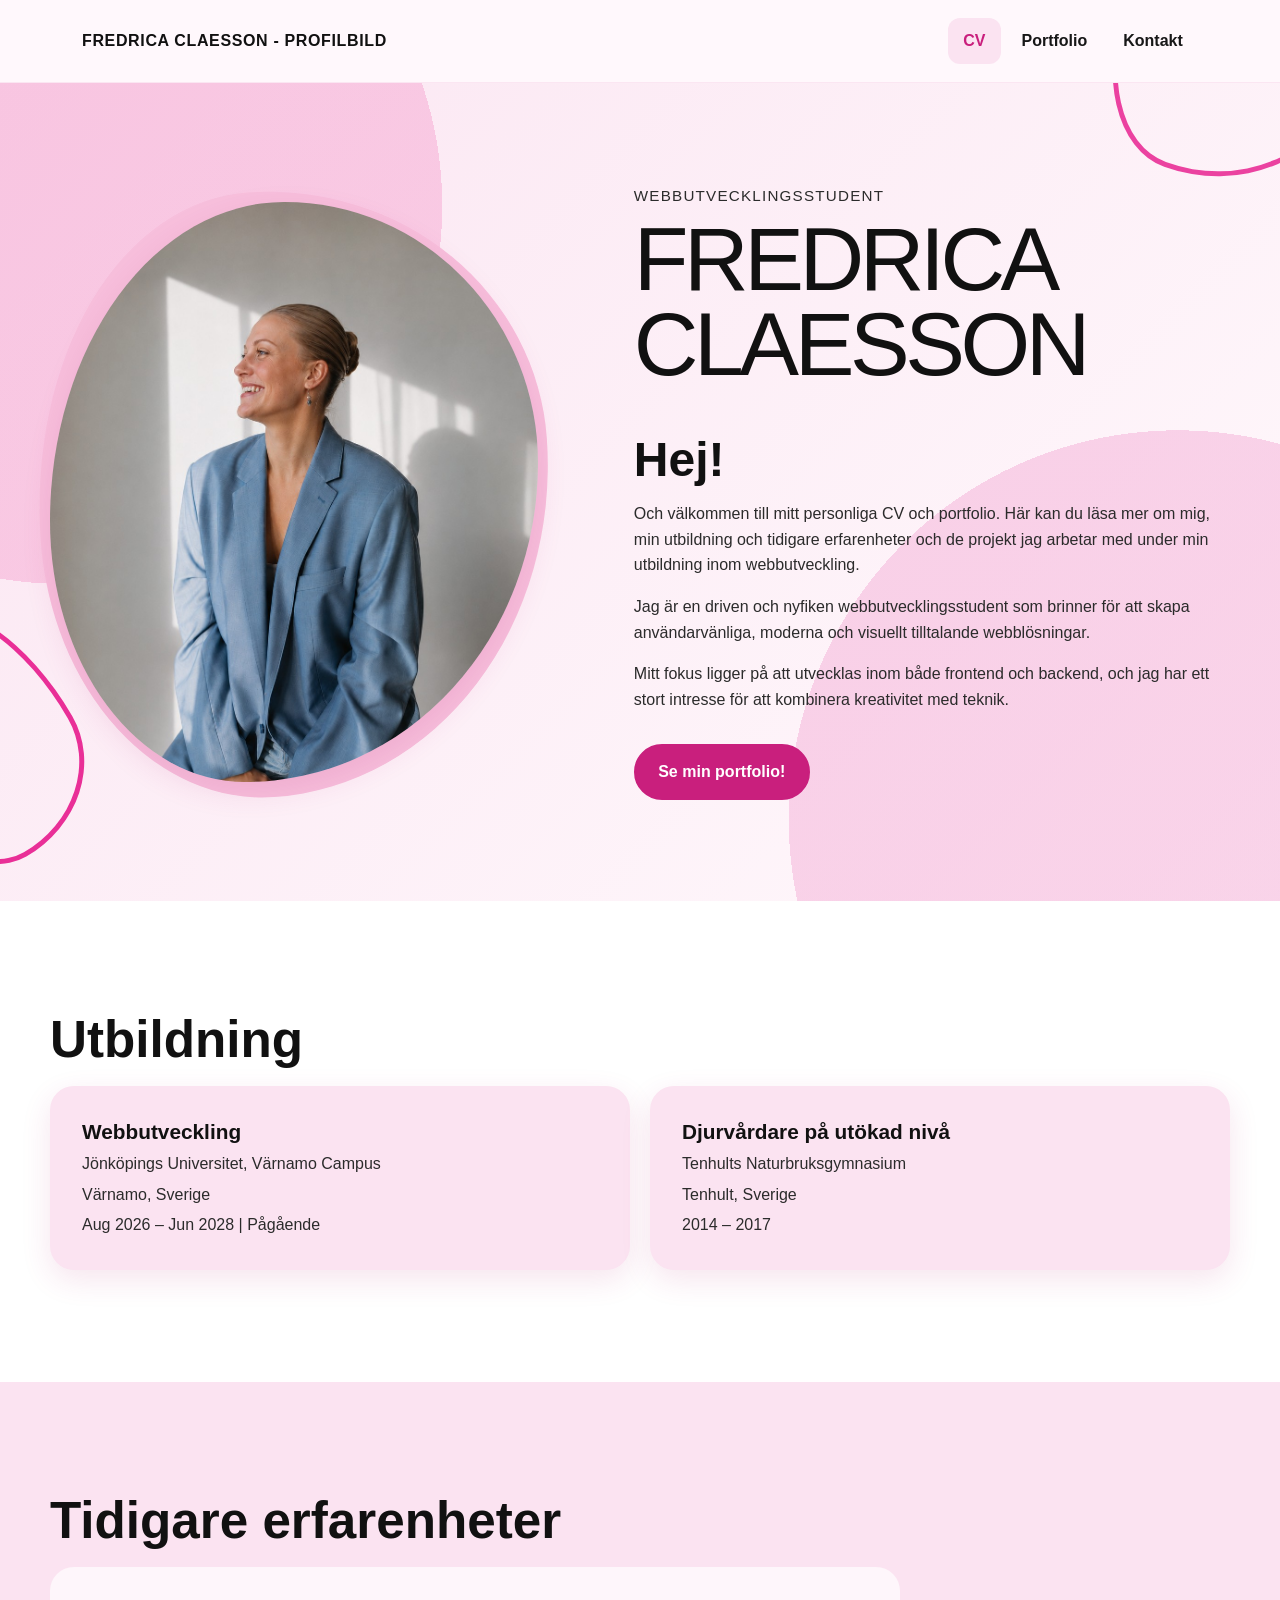
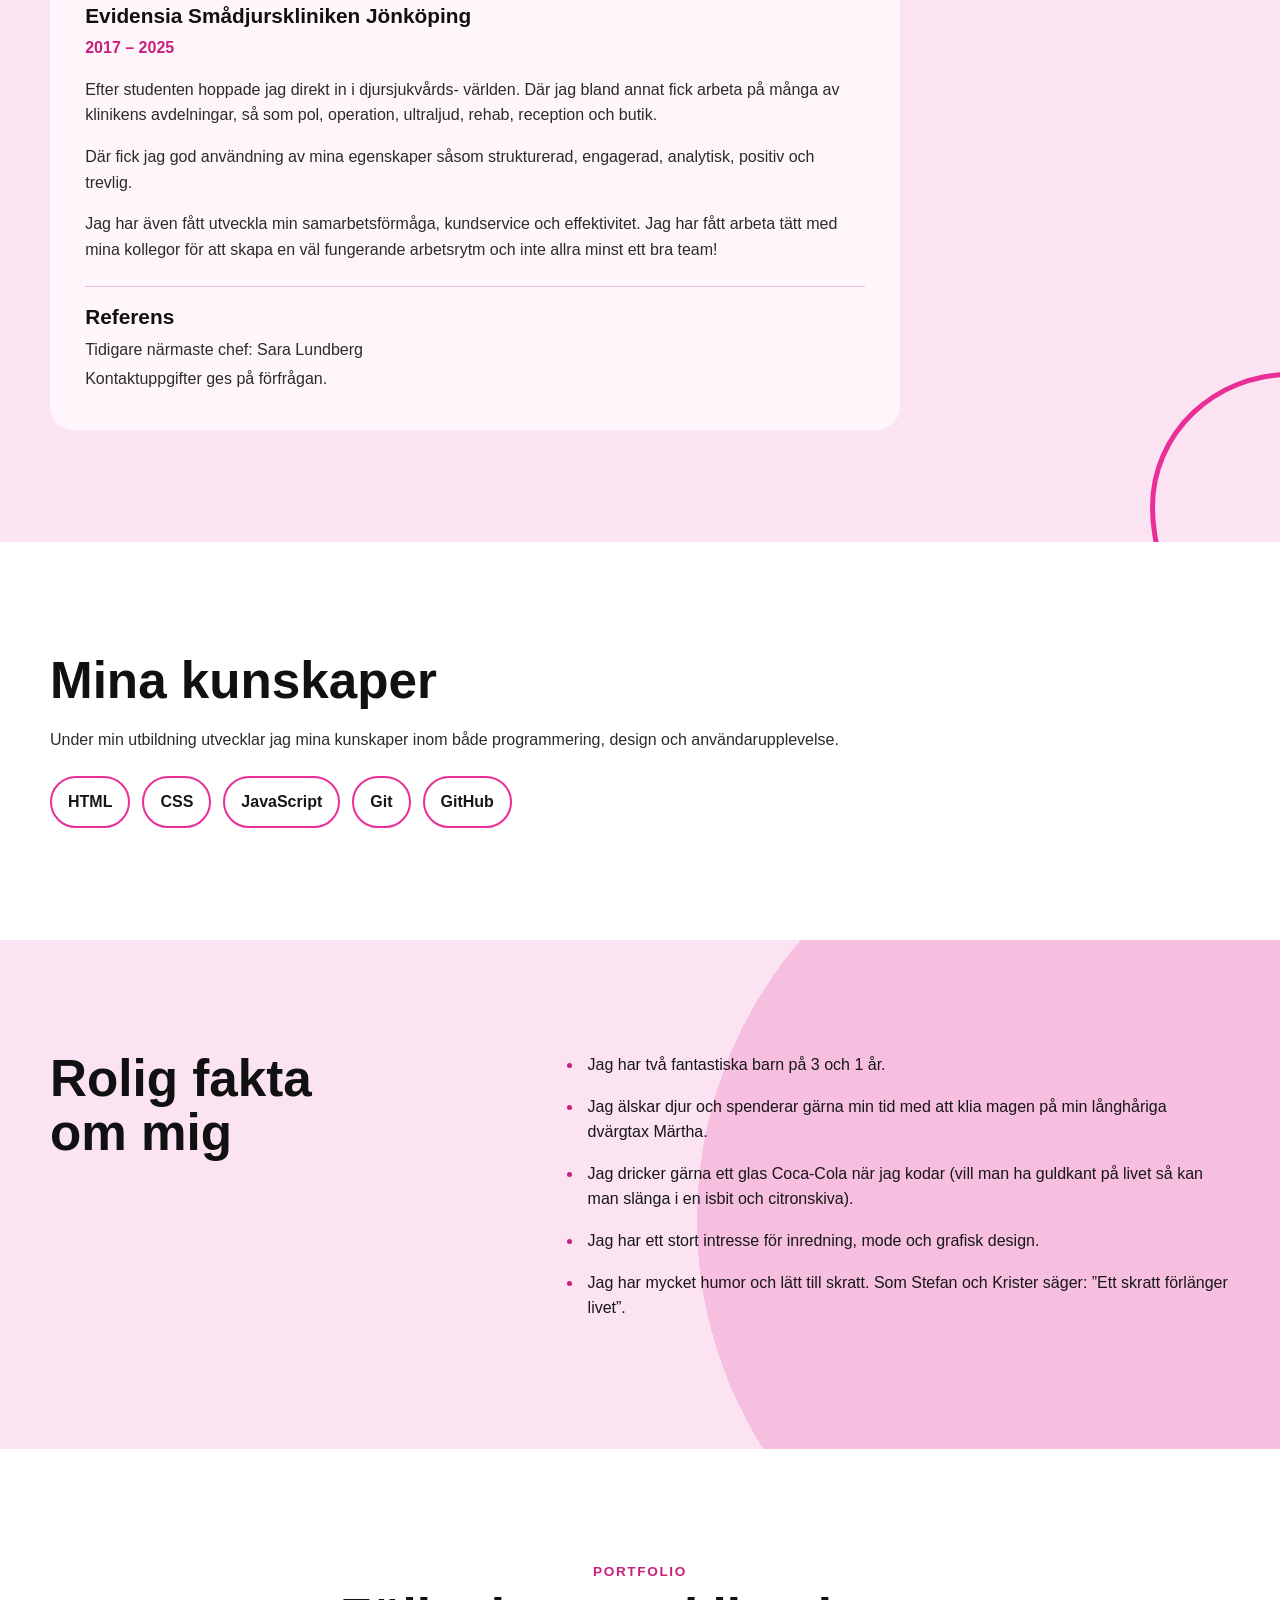
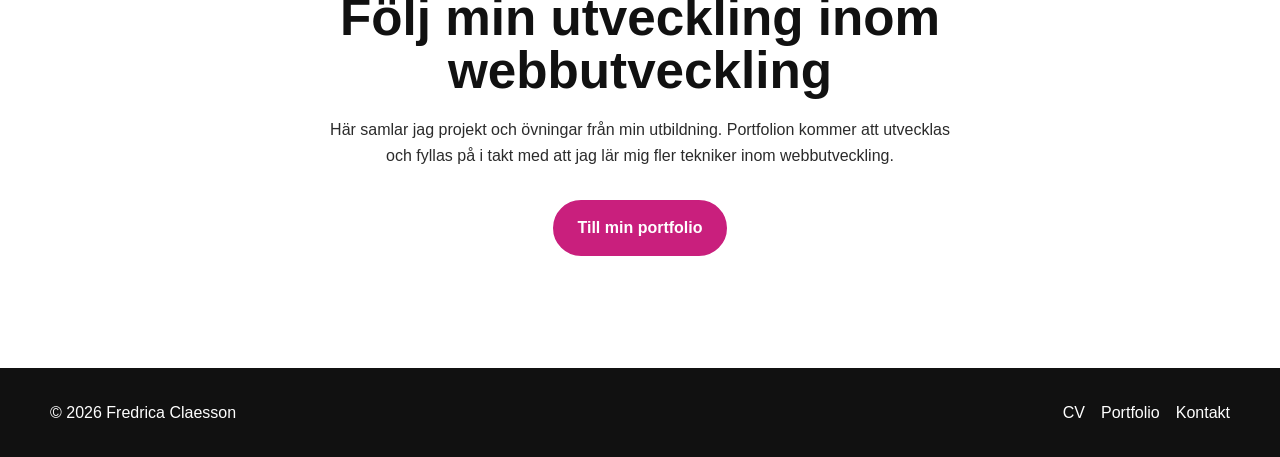
==== commit e1b5e3c7: "Test" ====
--- a/index.html
+++ b/index.html
@@ -57,11 +57,14 @@
                     </li>
                 </ul>
             </nav>
+
         </div>
+
     </header>
 
 
     <main>
+
         <!-- INTRODUKTION -->
         <section class="hero">
             <div class="hero-image-wrapper">
--- a/cv.css
+++ b/cv.css
@@ -7,16 +7,19 @@
 /* =========================
    1. GRUNDINSTÄLLNINGAR
    ========================= */
-/* Grundinställningar för hela sidan */
+
+/* Gör storleksberäkningar enklare för alla element */
 *,
 *::before,
 *::after {
     box-sizing: border-box;
 }
-/* Gör scrollningen mjuk */
+
+/* Mjuk scrollning mellan exempelvis ankarlänkar */
 html {
     scroll-behavior: smooth;
 }
+
 /* Sidans grundutseende */
 body {
     margin: 0;
@@ -25,21 +28,25 @@
     background-color: #fff8fc;
     line-height: 1.6;
 }
+
 /* Gör bilder responsiva */
 img {
     display: block;
     max-width: 100%;
 }
+
 /* Tar bort standardutseendet på länkar */
 a {
     color: inherit;
     text-decoration: none;
 }
+
 /* Tar bort standardmarginaler från listor */
 ul {
     margin: 0;
     padding: 0;
 }
+
 /* Formulärelement använder samma typsnitt som sidan */
 button,
 input,
@@ -49,9 +56,9 @@
 
 
 /* =========================
-   2. FÄRGER & GENERELLA KLASSER
-   ========================= */
-/* Variabler för färger och storlekar som används flera gånger */
+   2. FÄRGER & VARIABLER
+   ========================= */
+
 :root {
     --pink-light: #fbe3f1;
     --pink-soft: #f7bfdc;
@@ -65,14 +72,14 @@
     --muted: #666666;
 
     --border: #e8bfd4;
-    /* Skugga som används på olika kort */
+
     --shadow:
         0 10px 30px rgba(182, 45, 116, 0.12);
-/* Rundade hörn */
+
     --radius-small: 14px;
     --radius-medium: 24px;
     --radius-large: 40px;
-/* Sidans maximala bredd */
+
     --max-width: 1180px;
 }
 
@@ -80,7 +87,8 @@
 /* =========================
    3. TYPOGRAFI
    ========================= */
-/* Tar bort standardmarginal ovanför text */
+
+/* Tar bort standardmarginal ovanför rubriker och text */
 h1,
 h2,
 h3,
@@ -88,27 +96,27 @@
 p {
     margin-top: 0;
 }
-/* Samma färg på alla rubriker */
+
+/* Gemensam färg på rubriker */
 h1,
 h2,
 h3,
 h4 {
     color: var(--black);
 }
-/* Sidans största rubrik */
+
+/* H1 används i sidhuvudet för namnet */
 h1 {
-    font-size: clamp(2.8rem, 11vw, 5rem);
-    line-height: 0.95;
-    font-weight: 500;
-    letter-spacing: -0.05em;
-    text-transform: uppercase;
-}
-/* Huvudrubriker för sektioner */
+    margin-bottom: 0;
+}
+
+/* Huvudrubriker på sidan */
 h2 {
     font-size: clamp(2rem, 7vw, 3.2rem);
     line-height: 1.05;
     margin-bottom: 1.2rem;
 }
+
 /* Mindre rubriker */
 h3 {
     font-size: 1.3rem;
@@ -126,26 +134,30 @@
     font-size: 1rem;
     color: var(--text);
 }
-/* Gör text i strong fet */
+
+/* Fet text */
 strong {
     font-weight: 700;
 }
 
-/* Text för ur funktion */
+/* Text som visar att formuläret inte fungerar */
 .ur-funktion {
     color: red;
-    font-weight: bold;
-}
+    font-weight: 700;
+}
+
 
 /* =========================
    4. GEMENSAM LAYOUT
    ========================= */
+
 /* Grundinställningar för sidans sektioner */
 .section {
     position: relative;
     padding: 4.5rem 1.25rem;
     overflow: hidden;
 }
+
 /* Centrerar innehållet och begränsar bredden */
 .section-container,
 .header-container,
@@ -153,13 +165,16 @@
     width: min(100%, var(--max-width));
     margin: 0 auto;
 }
+
 /* Liten etikett ovanför vissa rubriker */
 .section-label {
     margin-bottom: 0.5rem;
+
     font-size: 0.85rem;
     font-weight: 700;
     text-transform: uppercase;
     letter-spacing: 0.12em;
+
     color: var(--pink-dark);
 }
 
@@ -167,41 +182,61 @@
 /* =========================
    5. HEADER
    ========================= */
+
 /* Sidans översta meny */
 .site-header {
     position: sticky;
     top: 0;
-   z-index: 1000; /* Gör att headern ligger ovanför annat innehåll */
+    z-index: 1000;
+
     background-color: rgba(255, 248, 252, 0.96);
-    backdrop-filter: blur(12px); /* Ger en suddig effekt bakom headern */
+    backdrop-filter: blur(12px);
+
     border-bottom: 1px solid rgba(201, 31, 125, 0.08);
 }
-/* Placerar loggan och menyknappen bredvid varandra */
+
+/* Placerar logga och meny bredvid varandra */
 .header-container {
     min-height: 74px;
+
     display: flex;
     align-items: center;
     justify-content: space-between;
     gap: 1rem;
+
     padding: 0 1.25rem;
 }
-/* Utseende på namnet (loggan) */
+
+/*
+   H1 fungerar som sidans huvudrubrik i headern.
+   Klassen logo gör att den ändå visas som en liten logotyp.
+*/
 .logo {
+    margin: 0;
+
     font-size: 1rem;
     font-weight: 700;
+    line-height: 1.2;
+
     text-transform: uppercase;
     letter-spacing: 0.04em;
 }
 
+/* Gör hela namnet klickbart */
+.logo a {
+    display: inline-block;
+}
+
 
 /* =========================
    6. MOBILMENY
    ========================= */
+
 /* Knappen som öppnar mobilmenyn */
 .menu-button {
     width: 46px;
     height: 46px;
-/* Flexbox placerar strecken i hamburgermenyn */
+
     display: flex;
     flex-direction: column;
     justify-content: center;
@@ -213,28 +248,34 @@
     border-radius: 50%;
 
     background-color: var(--pink-soft);
-   cursor: pointer; /* Visar en hand när man håller musen över knappen */
-}
+
+    cursor: pointer;
+}
+
 /* De tre strecken i hamburgermenyn */
 .menu-button span {
     display: block;
+
     width: 100%;
     height: 2px;
 
     background-color: var(--black);
-/* Gör förändringen mjuk när menyn öppnas */
+
     transition:
         transform 0.3s ease,
         opacity 0.3s ease;
 }
-/* Första strecket roteras när menyn är öppen */
+
+/* Första strecket roteras när menyn öppnas */
 .menu-button.is-active span:nth-child(1) {
     transform: translateY(7px) rotate(45deg);
 }
-/* Mittenstrecket försvinner när menyn är öppen */
+
+/* Mittenstrecket försvinner */
 .menu-button.is-active span:nth-child(2) {
     opacity: 0;
 }
+
 /* Sista strecket roteras åt andra hållet */
 .menu-button.is-active span:nth-child(3) {
     transform: translateY(-7px) rotate(-45deg);
@@ -244,6 +285,7 @@
 /* =========================
    7. NAVIGATION
    ========================= */
+
 /* Navigationen är stängd från början på mobil */
 .main-navigation {
     position: absolute;
@@ -252,29 +294,34 @@
     left: 0;
 
     width: 100%;
+    max-height: 0;
+
+    overflow: hidden;
 
     background-color: var(--white);
-/* max-height 0 gömmer menyn */
-    max-height: 0;
-    overflow: hidden;
-/* Ger en mjuk öppning och stängning */
+
+    box-shadow: 0 12px 30px rgba(0, 0, 0, 0.08);
+
     transition: max-height 0.35s ease;
-
-    box-shadow: 0 12px 30px rgba(0, 0, 0, 0.08);
-}
-/* När JavaScript lägger till klassen is-open visas menyn */
+}
+
+/* JavaScript lägger till denna klass när menyn öppnas */
 .main-navigation.is-open {
     max-height: 320px;
 }
-/* Tar bort listpunkter och ger luft runt menyn */
+
+/* Navigationens lista */
 .main-navigation ul {
     list-style: none;
+
     padding: 1rem 1.25rem 1.5rem;
 }
-/* Lägger mellanrum mellan menyvalen */
+
+/* Mellanrum mellan menyval */
 .main-navigation li + li {
     margin-top: 0.35rem;
 }
+
 /* Gör hela området runt texten klickbart */
 .main-navigation a {
     display: block;
@@ -285,12 +332,14 @@
 
     font-weight: 600;
 }
-/* Ändrar bakgrund när länken får fokus eller muspekaren är över */
+
+/* Hover och tangentbordsfokus */
 .main-navigation a:hover,
 .main-navigation a:focus-visible {
     background-color: var(--pink-light);
 }
-/* Markerar vilken sida användaren befinner sig på */
+
+/* Markerar sidan användaren befinner sig på */
 .main-navigation a[aria-current="page"] {
     color: var(--pink-dark);
     background-color: var(--pink-light);
@@ -300,17 +349,18 @@
 /* =========================
    8. HERO / STARTSIDA
    ========================= */
-/* Den stora introduktionsdelen högst upp på startsidan */
+
+/* Introduktionen på startsidan */
 .hero {
     position: relative;
-/* Grid används för att placera innehållet */
+
     display: grid;
     gap: 2rem;
 
     padding: 2rem 1.25rem 4.5rem;
 
     overflow: hidden;
-/* Flera gradients skapar den rosa bakgrunden */
+
     background:
         radial-gradient(
             circle at 5% 15%,
@@ -330,7 +380,8 @@
             #fff9fc 100%
         );
 }
-/* Skapar en dekorativ form utan extra HTML */
+
+/* Dekorativ form */
 .hero::before {
     content: "";
 
@@ -349,7 +400,8 @@
 
     opacity: 0.9;
 }
-/* Skapar ytterligare en dekorativ form */
+
+/* Ytterligare dekorativ form */
 .hero::after {
     content: "";
 
@@ -366,18 +418,22 @@
 
     transform: rotate(-30deg);
 }
-/* Gör att bild och text hamnar ovanför dekorationerna */
+
+/* Bild och text placeras ovanför dekorationerna */
 .hero-image-wrapper,
 .hero-content {
     position: relative;
     z-index: 2;
 }
+
 /* Behållare runt profilbilden */
 .hero-image-wrapper {
     width: min(100%, 430px);
+
     margin: 0 auto;
 }
-/* Rosa dekorativ form bakom profilbilden */
+
+/* Rosa dekorativ form bakom bilden */
 .hero-image-wrapper::before {
     content: "";
 
@@ -385,7 +441,7 @@
 
     inset: -12px;
 
-    z-index: -1; /* Negativt z-index placerar formen bakom bilden */
+    z-index: -1;
 
     background-color: var(--pink-soft);
 
@@ -393,22 +449,26 @@
 
     transform: rotate(-4deg);
 }
-/* Profilbildens utseende */
+
+/* Profilbild */
 .hero-image {
     width: 100%;
-    aspect-ratio: 4 / 5; /* Bestämmer bildens proportioner */
-
-    object-fit: cover; /* Bilden fyller området utan att bli utdragen */
+
+    aspect-ratio: 4 / 5;
+
+    object-fit: cover;
 
     border-radius: 48% 52% 60% 40% / 55% 45% 55% 45%;
 
     box-shadow: var(--shadow);
 }
+
 /* Begränsar bredden på texten */
 .hero-content {
     width: min(100%, 680px);
 }
-/* Den lilla texten ovanför namnet */
+
+/* Text ovanför namnet */
 .hero-subtitle {
     margin-bottom: 0.5rem;
 
@@ -416,15 +476,31 @@
     letter-spacing: 0.08em;
     text-transform: uppercase;
 }
-/* Luft under huvudrubriken */
-.hero-content h1 {
+
+/*
+   Namnet är nu H2 eftersom H1 ligger i headern.
+   Här får H2 samma stora utseende som den tidigare H1-rubriken.
+*/
+.hero-content > h2 {
     margin-bottom: 2.5rem;
-}
-/* Luft under Hej-rubriken */
-.hero-content h2 {
+
+    font-size: clamp(2.8rem, 11vw, 5rem);
+    line-height: 0.95;
+    font-weight: 500;
+
+    letter-spacing: -0.05em;
+    text-transform: uppercase;
+}
+
+/* "Hej!" är nu H3 */
+.hero-content > h3 {
     margin-bottom: 1rem;
-}
-/* Gör att textstycken inte blir för breda */
+
+    font-size: clamp(2rem, 7vw, 3.2rem);
+    line-height: 1.05;
+}
+
+/* Begränsar textens bredd */
 .hero-content p {
     max-width: 620px;
 }
@@ -433,7 +509,8 @@
 /* =========================
    9. KNAPPAR
    ========================= */
-/* Grundutseende för knappar/länkar med klassen button */
+
+/* Gemensamt utseende för knappar och knapplänkar */
 .button {
     display: inline-flex;
     align-items: center;
@@ -445,20 +522,23 @@
     padding: 0.8rem 1.4rem;
 
     border: 2px solid var(--pink-dark);
-    border-radius: 999px; /* Ett stort värde gör knappen helt rundad */
+    border-radius: 999px;
 
     background-color: var(--pink-dark);
     color: var(--white);
 
     font-weight: 700;
-/* Gör hover-effekterna mjuka */
+
+    cursor: pointer;
+
     transition:
         background-color 0.25s ease,
         color 0.25s ease,
         transform 0.25s ease,
         box-shadow 0.25s ease;
 }
-/* Effekt när användaren håller musen över knappen */
+
+/* Hover och fokus */
 .button:hover,
 .button:focus-visible {
     background-color: transparent;
@@ -473,16 +553,18 @@
 /* =========================
    10. UTBILDNING
    ========================= */
-/* Vit bakgrund på utbildningssektionen */
+
 .education-section {
     background-color: var(--white);
 }
-/* Grid för utbildningskorten */
+
+/* Grid för utbildningarna */
 .education-list {
     display: grid;
     gap: 1.25rem;
 }
-/* Utseende på varje utbildningbox */
+
+/* Varje utbildning */
 .education-card {
     padding: 1.5rem;
 
@@ -492,11 +574,11 @@
 
     box-shadow: var(--shadow);
 }
-/* Mindre mellanrum mellan textstycken i kortet */
+
 .education-card p {
     margin-bottom: 0.3rem;
 }
-/* Tar bort mellanrummet under sista textstycket */
+
 .education-card p:last-child {
     margin-bottom: 0;
 }
@@ -505,11 +587,12 @@
 /* =========================
    11. ERFARENHET
    ========================= */
-/* Rosa bakgrund på erfarenhetssektionen */
+
 .experience-section {
     background-color: var(--pink-light);
 }
-/* Dekorativ form i sektionen */
+
+/* Dekorativ form */
 .experience-section::after {
     content: "";
 
@@ -524,34 +607,40 @@
     border: 5px solid var(--pink-strong);
     border-radius: 50% 40% 58% 42% / 48% 55% 45% 52%;
 }
-/* Box som innehåller arbetslivserfarenheten */
+
+/* Arbetslivserfarenhet */
 .experience-card {
     position: relative;
-    z-index: 1; /* Ser till att boxen ligger framför dekorationen */
+    z-index: 1;
 
     padding: 1.6rem;
 
     border-radius: var(--radius-medium);
 
-    background-color: rgba(255, 255, 255, 0.7); /* Halvgenomskinlig vit bakgrund */
-}
-/* Färg och stil på datumet */
+    background-color: rgba(255, 255, 255, 0.7);
+}
+
+/* Datum */
 .experience-date {
     font-weight: 700;
     color: var(--pink-dark);
 }
-/* Referensdelen längst ner i boxen */
+
+/*
+   Referensen är nu ett aside-element men använder
+   fortfarande klassen reference.
+*/
 .reference {
     margin-top: 1.5rem;
     padding-top: 1rem;
 
     border-top: 1px solid var(--border);
 }
-/* Minskar avståndet mellan referenstexterna */
+
 .reference p {
     margin-bottom: 0.2rem;
 }
-/* Gör länkar i referensdelen tydligare */
+
 .reference a {
     font-weight: 700;
     color: var(--pink-dark);
@@ -561,21 +650,23 @@
 /* =========================
    12. KUNSKAPER
    ========================= */
-/* Vit bakgrund */
+
 .skills-section {
     background-color: var(--white);
 }
-/* Placerar kunskaperna bredvid varandra */
+
+/* Kunskaperna placeras bredvid varandra */
 .skills-list {
     display: flex;
-    flex-wrap: wrap; /* Flyttar ner innehåll på ny rad om det inte får plats */
+    flex-wrap: wrap;
     gap: 0.75rem;
 
     list-style: none;
 
     margin-top: 1.5rem;
 }
-/* Varje kunskap visas som en liten rundad etikett */
+
+/* Varje kunskap visas som en etikett */
 .skills-list li {
     padding: 0.7rem 1rem;
 
@@ -591,7 +682,7 @@
 /* =========================
    13. ROLIG FAKTA
    ========================= */
-/* Bakgrund med rosa dekorativ cirkel */
+
 .facts-section {
     background:
         radial-gradient(
@@ -602,7 +693,8 @@
         ),
         var(--pink-light);
 }
-/* Inställningar för listan med fakta */
+
+/* Faktalistan */
 .facts-list {
     position: relative;
     z-index: 2;
@@ -611,12 +703,12 @@
 
     padding-left: 1.4rem;
 }
-/* Skapar mellanrum mellan listpunkterna */
+
 .facts-list li {
     margin-bottom: 1rem;
     padding-left: 0.3rem;
 }
-/* Ändrar färgen på listpunkterna */
+
 .facts-list li::marker {
     color: var(--pink-dark);
 }
@@ -625,19 +717,20 @@
 /* =========================
    14. PORTFOLIO PREVIEW
    ========================= */
-/* Förhandsvisningen av portfolion centreras */
+
 .portfolio-preview {
     text-align: center;
 
     background-color: var(--white);
 }
-/* Begränsar hur brett innehållet får vara */
+
 .portfolio-preview .section-container {
     max-width: 800px;
 }
-/* Centrerar och begränsar texten */
+
 .portfolio-preview p {
     max-width: 650px;
+
     margin-left: auto;
     margin-right: auto;
 }
@@ -646,14 +739,15 @@
 /* =========================
    15. SIDHERO
    ========================= */
-/* Hero-del som används på undersidor */
+
+/* Hero som används på Portfolio och Kontakt */
 .page-hero {
     position: relative;
 
     padding: 4rem 1.25rem;
 
     overflow: hidden;
-/* Skapar den rosa bakgrunden */
+
     background:
         radial-gradient(
             circle at 90% 20%,
@@ -667,7 +761,8 @@
             #fff9fc
         );
 }
-/* Dekorativ form i sidheron */
+
+/* Dekorativ form */
 .page-hero::after {
     content: "";
 
@@ -687,16 +782,29 @@
 
     transform: rotate(25deg);
 }
-/* Placerar texten ovanför dekorationen */
+
+/* Texten placeras framför dekorationen */
 .page-hero .section-container {
     position: relative;
     z-index: 1;
 }
-/* Luft under sidans huvudrubrik */
-.page-hero h1 {
+
+/*
+   Sidrubriken är nu H2 eftersom H1 ligger i headern.
+   Den får samma stora stil som den tidigare H1-rubriken.
+*/
+.page-hero h2 {
     margin-bottom: 1.5rem;
-}
-/* Gör texten lättare att läsa genom att begränsa bredden */
+
+    font-size: clamp(2.8rem, 11vw, 5rem);
+    line-height: 0.95;
+    font-weight: 500;
+
+    letter-spacing: -0.05em;
+    text-transform: uppercase;
+}
+
+/* Begränsar brödtexten */
 .page-hero p {
     max-width: 700px;
 }
@@ -705,24 +813,29 @@
 /* =========================
    16. PORTFOLIO - PROJEKT
    ========================= */
-/* Bakgrund för projektsektionen */
+
 .projects-section {
     background-color: var(--pink-light);
 }
-/* Luft under sektionens rubrik */
+
+/*
+   section-heading är nu ett semantiskt header-element.
+*/
 .section-heading {
     margin-bottom: 2rem;
 }
+
 /* Grid som håller projektkorten */
 .projects-grid {
     display: grid;
     gap: 1.5rem;
 }
-/* Utseende för varje projektkort */
+
+/* Varje projekt är ett article-element */
 .project-card {
     position: relative;
 
-    overflow: hidden; /* Gör att innehåll inte sticker utanför rundade hörn */
+    overflow: hidden;
 
     border-radius: var(--radius-medium);
 
@@ -730,21 +843,26 @@
 
     box-shadow: var(--shadow);
 }
-/* Projektets nummer */
+
+/* Projektnummer */
 .project-number {
+    margin: 0;
     padding: 1.2rem 1.4rem;
 
     background-color: var(--pink-soft);
+    color: var(--black);
 
     font-size: 2.2rem;
     font-weight: 700;
     line-height: 1;
 }
-/* Innehållet i projektboxen */
+
+/* Projektets innehåll */
 .project-content {
     padding: 1.5rem;
 }
-/* Visar vilken typ av projekt det är */
+
+/* Projektkategori */
 .project-category {
     margin-bottom: 0.5rem;
 
@@ -752,10 +870,14 @@
 
     font-size: 0.8rem;
     font-weight: 700;
+
     text-transform: uppercase;
     letter-spacing: 0.1em;
 }
-/* Behållare för projektets länkar */
+
+/*
+   Projektlänkarna ligger nu i ett nav-element.
+*/
 .project-links {
     display: flex;
     flex-wrap: wrap;
@@ -763,7 +885,8 @@
 
     margin-top: 1.25rem;
 }
-/* Gör projektlänkarna till små knappar */
+
+/* Projektlänkar som små knappar */
 .project-links a {
     display: inline-block;
 
@@ -780,7 +903,7 @@
         background-color 0.25s ease,
         color 0.25s ease;
 }
-/* Ändrar knappens färger vid hover och fokus */
+
 .project-links a:hover,
 .project-links a:focus-visible {
     background-color: var(--pink-dark);
@@ -791,13 +914,13 @@
 /* =========================
    17. GITHUB-SEKTION
    ========================= */
-/* Centrerar innehållet i GitHub-sektionen */
+
 .github-section {
     text-align: center;
 
     background-color: var(--white);
 }
-/* Begränsar bredden på innehållet */
+
 .github-section .section-container {
     max-width: 760px;
 }
@@ -806,16 +929,21 @@
 /* =========================
    18. KONTAKTSIDA
    ========================= */
-/* Vit bakgrund för kontaktdelen */
+
 .contact-section {
     background-color: var(--white);
 }
-/* Grid som håller kontaktinformation och formulär */
+
+/* Grid för kontaktuppgifter och formulär */
 .contact-layout {
     display: grid;
     gap: 2rem;
 }
-/* Gemensamt utseende för kontaktkort och formulär */
+
+/*
+   contact-information är nu address.
+   contact-form-wrapper är nu section.
+*/
 .contact-information,
 .contact-form-wrapper {
     padding: 1.6rem;
@@ -824,43 +952,48 @@
 
     box-shadow: var(--shadow);
 }
-/* Rosa bakgrund på kontaktinformationen */
+
+/* Kontaktuppgifter */
 .contact-information {
     background-color: var(--pink-light);
-}
-/* Vit bakgrund och kant runt formuläret */
+
+    font-style: normal;
+}
+
+/* Formuläret */
 .contact-form-wrapper {
     background-color: var(--white);
 
     border: 1px solid var(--border);
 }
-/* Tar bort kursiv standardstil från address */
-address {
-    font-style: normal;
-}
-/* Mellanrum mellan olika kontaktuppgifter */
+
+/* Kontaktuppgifter */
 .contact-item {
     margin-bottom: 1.5rem;
 }
-/* Tar bort mellanrum efter sista kontaktuppgiften */
+
+/* Tar bort sista mellanrummet */
 .contact-item:last-child {
     margin-bottom: 0;
 }
-/* Mindre luft under underrubriken */
+
 .contact-item h3 {
     margin-bottom: 0.15rem;
 }
-/* Textfärg för kontaktuppgifter */
+
+/* Kontaktuppgifternas text */
 .contact-item p,
 .contact-item a {
     color: var(--text);
 }
-/* Gör långa länkar enklare att visa på små skärmar */
+
+/* Långa länkar kan brytas på små skärmar */
 .contact-item a {
     word-break: break-word;
+
     font-weight: 600;
 }
-/* Ändrar färg när användaren håller över länken */
+
 .contact-item a:hover,
 .contact-item a:focus-visible {
     color: var(--pink-dark);
@@ -870,11 +1003,16 @@
 /* =========================
    19. FORMULÄR
    ========================= */
-/* Mellanrum mellan formulärets olika fält */
+
+/*
+   form-group är nu ett p-element.
+   Marginalen används för avstånd mellan fälten.
+*/
 .form-group {
     margin-bottom: 1.2rem;
 }
-/* Utseende på texten ovanför formulärfälten */
+
+/* Etiketter ovanför formulärfält */
 .form-group label {
     display: block;
 
@@ -883,7 +1021,8 @@
     font-size: 0.95rem;
     font-weight: 700;
 }
-/* Grundutseende för input och textarea */
+
+/* Input och textarea */
 .form-group input,
 .form-group textarea {
     width: 100%;
@@ -894,20 +1033,23 @@
     border-radius: var(--radius-small);
 
     background-color: #fffafd;
-
     color: var(--text);
 
-    outline: none; /* Tar bort webbläsarens vanliga outline */
+    outline: none;
 
     transition:
         border-color 0.2s ease,
         box-shadow 0.2s ease;
 }
-/* Användaren kan ändra höjden på meddelanderutan */
+
+/* Textområdet kan ändras på höjden */
 .form-group textarea {
+    display: block;
+
     resize: vertical;
 }
-/* Markerar vilket formulärfält användaren skriver i */
+
+/* Fokus på formulärfält */
 .form-group input:focus,
 .form-group textarea:focus {
     border-color: var(--pink-dark);
@@ -915,9 +1057,11 @@
     box-shadow:
         0 0 0 4px rgba(201, 31, 125, 0.12);
 }
-/* Meddelande som visas vid formuläret */
+
+/* Meddelande från JavaScript */
 .form-message {
     margin-top: 1rem;
+    margin-bottom: 0;
 
     font-weight: 700;
     color: var(--pink-dark);
@@ -927,7 +1071,7 @@
 /* =========================
    20. KONTAKT CTA
    ========================= */
-/* CTA betyder Call To Action och uppmanar användaren att göra något */
+
 .contact-cta {
     text-align: center;
 
@@ -940,7 +1084,7 @@
         ),
         var(--pink-light);
 }
-/* Begränsar bredden på innehållet */
+
 .contact-cta .section-container {
     max-width: 760px;
 }
@@ -949,35 +1093,38 @@
 /* =========================
    21. FOOTER
    ========================= */
-/* Sidans nedersta del */
+
 .site-footer {
     padding: 2rem 1.25rem;
 
     background-color: var(--black);
     color: var(--white);
 }
-/* På mobil placeras innehållet under varandra */
+
+/* På mobil ligger innehållet under varandra */
 .footer-container {
     display: flex;
     flex-direction: column;
     gap: 1rem;
 }
-/* Vit text i sidfoten */
+
 .site-footer p {
     margin: 0;
+
     color: var(--white);
 }
-/* Placerar navigationslänkarna bredvid varandra */
+
+/* Sidfotsnavigation */
 .site-footer nav {
     display: flex;
     flex-wrap: wrap;
     gap: 1rem;
 }
-/* Vita länkar i sidfoten */
+
 .site-footer a {
     color: var(--white);
 }
-/* Rosa färg när länken får fokus eller hover */
+
 .site-footer a:hover,
 .site-footer a:focus-visible {
     color: var(--pink-soft);
@@ -987,7 +1134,8 @@
 /* =========================
    22. TILLGÄNGLIGHET
    ========================= */
-/* Visar tydligt vilket element som är markerat med tangentbordet */
+
+/* Tydligt tangentbordsfokus */
 a:focus-visible,
 button:focus-visible {
     outline: 3px solid var(--pink-dark);
@@ -1000,26 +1148,30 @@
    ========================================================= */
 
 @media (min-width: 700px) {
-/* Mer luft runt sektionerna på större skärmar */
+
+    /* Mer luft runt sektionerna */
     .section {
         padding:
             5.5rem
             2rem;
     }
-/* Mer utrymme på sidorna av headern */
+
+    /* Mer utrymme på sidorna av headern */
     .header-container {
         padding:
             0
             2rem;
     }
-/* Större avstånd i hero-sektionen */
+
+    /* Större avstånd i startsidans hero */
     .hero {
         padding:
             3.5rem
             2rem
             5.5rem;
     }
-/* Mer luft i hero på undersidor */
+
+    /* Mer luft i undersidornas hero */
     .page-hero {
         padding:
             5rem
@@ -1027,42 +1179,52 @@
     }
 
 
-    /* UTBILDNING */
-/* Visar utbildningskorten i två kolumner */
+    /* =========================
+       UTBILDNING
+       ========================= */
+
     .education-list {
         grid-template-columns:
             repeat(2, 1fr);
     }
 
 
-    /* PROJEKT */
-/* Visar projekt i två kolumner */
+    /* =========================
+       PROJEKT
+       ========================= */
+
     .projects-grid {
         grid-template-columns:
             repeat(2, 1fr);
     }
-/* Det tredje projektet tar hela bredden */
+
+    /* Tredje projektet tar hela raden på tablet */
     .project-card:nth-child(3) {
         grid-column:
             1 / -1;
     }
 
 
-    /* KONTAKT */
-/* Mer luft inuti kontaktkorten */
+    /* =========================
+       KONTAKT
+       ========================= */
+
     .contact-information,
     .contact-form-wrapper {
         padding: 2rem;
     }
 
 
-    /* FOOTER */
-/* På tablet visas innehållet bredvid varandra */
+    /* =========================
+       FOOTER
+       ========================= */
+
     .footer-container {
         flex-direction: row;
         align-items: center;
         justify-content: space-between;
     }
+
 }
 
 
@@ -1072,20 +1234,24 @@
 
 @media (min-width: 950px) {
 
-    /* HEADER */
-/* Headern fortsätter vara synlig vid scrollning */
+    /* =========================
+       HEADER
+       ========================= */
+
     .site-header {
         position: sticky;
     }
-/* Gör headern lite högre */
+
     .header-container {
         min-height: 82px;
     }
-/* Hamburgermenyn behövs inte på desktop */
+
+    /* Hamburgermenyn behövs inte på desktop */
     .menu-button {
         display: none;
     }
-/* Navigationen visas alltid på desktop */
+
+    /* Navigationen visas alltid */
     .main-navigation {
         position: static;
 
@@ -1095,9 +1261,10 @@
         overflow: visible;
 
         background-color: transparent;
+
         box-shadow: none;
     }
-/* Menylänkarna placeras bredvid varandra */
+
     .main-navigation ul {
         display: flex;
         align-items: center;
@@ -1105,11 +1272,11 @@
 
         padding: 0;
     }
-/* Tar bort avståndet som användes i mobilmenyn */
+
     .main-navigation li + li {
         margin-top: 0;
     }
-/* Justerar storleken på länkarna */
+
     .main-navigation a {
         padding:
             0.65rem
@@ -1117,11 +1284,13 @@
     }
 
 
-    /* HERO */
-/* Hero fyller nästan hela skärmens höjd */
+    /* =========================
+       HERO
+       ========================= */
+
     .hero {
         min-height: calc(100vh - 82px);
-/* Bild och text visas i två kolumner */
+
         grid-template-columns:
             minmax(360px, 0.9fr)
             minmax(420px, 1.1fr);
@@ -1134,20 +1303,21 @@
             5rem
             max(2rem, calc((100vw - var(--max-width)) / 2));
     }
-/* Bildbehållaren använder hela sin kolumn */
+
     .hero-image-wrapper {
         width: 100%;
     }
-/* Anpassar bildens proportioner för desktop */
+
     .hero-image {
         aspect-ratio: 0.84;
     }
-/* Begränsar bredden på textinnehållet */
+
     .hero-content {
         max-width: 630px;
     }
-/* Gör huvudrubriken större på desktop */
-    .hero-content h1 {
+
+    /* Det stora namnet i hero */
+    .hero-content > h2 {
         font-size:
             clamp(
                 4rem,
@@ -1157,14 +1327,17 @@
 
         margin-bottom: 3rem;
     }
-/* Gör underrubriken större */
-    .hero-content h2 {
+
+    /* Hej-rubriken */
+    .hero-content > h3 {
         font-size: 3rem;
     }
 
 
-    /* ERFARENHET */
-/* Begränsar bredden och ger mer luft i kortet */
+    /* =========================
+       ERFARENHET
+       ========================= */
+
     .experience-card {
         max-width: 850px;
 
@@ -1172,8 +1345,10 @@
     }
 
 
-    /* FAKTA */
-/* Delar upp sektionen i två kolumner */
+    /* =========================
+       FAKTA
+       ========================= */
+
     .facts-section .section-container {
         display: grid;
 
@@ -1185,26 +1360,30 @@
 
         align-items: start;
     }
-/* Begränsar rubrikens bredd */
+
     .facts-section h2 {
         max-width: 350px;
     }
 
 
-    /* PROJEKT */
-/* Visar projekten i tre kolumner */
+    /* =========================
+       PROJEKT
+       ========================= */
+
     .projects-grid {
         grid-template-columns:
             repeat(3, 1fr);
     }
-/* Det tredje kortet behöver inte längre ta hela raden */
+
     .project-card:nth-child(3) {
         grid-column: auto;
     }
 
 
-    /* KONTAKT */
-/* Delar upp kontaktinformation och formulär i två kolumner */
+    /* =========================
+       KONTAKT
+       ========================= */
+
     .contact-layout {
         grid-template-columns:
             0.85fr
@@ -1214,11 +1393,12 @@
 
         gap: 3rem;
     }
-/* Mer luft inne i kontaktkorten */
+
     .contact-information,
     .contact-form-wrapper {
         padding: 2.5rem;
     }
+
 }
 
 
@@ -1227,23 +1407,28 @@
    ========================================================= */
 
 @media (min-width: 1200px) {
-/* Ger större mellanrum ovanför och under sektionerna */
+
+    /* Mer luft runt sektionerna */
     .section {
         padding-top: 7rem;
         padding-bottom: 7rem;
     }
-/* Ökar avståndet mellan bild och text */
+
+    /* Större avstånd mellan bild och text */
     .hero {
         gap: 6rem;
     }
-/* Ger mer utrymme inuti utbildningskorten */
+
+    /* Mer luft i utbildningskorten */
     .education-card {
         padding: 2rem;
     }
-/* Ger mer utrymme inuti projektkorten */
+
+    /* Mer luft i projektkorten */
     .project-content {
         padding: 2rem;
     }
+
 }
 
 
@@ -1253,7 +1438,7 @@
    ========================================================= */
 
 @media (prefers-reduced-motion: reduce) {
-/* Stänger nästan helt av animationer och mjuka övergångar */
+
     *,
     *::before,
     *::after {
@@ -1262,4 +1447,5 @@
         animation-duration: 0.01ms !important;
         animation-iteration-count: 1 !important;
     }
-}
+
+}
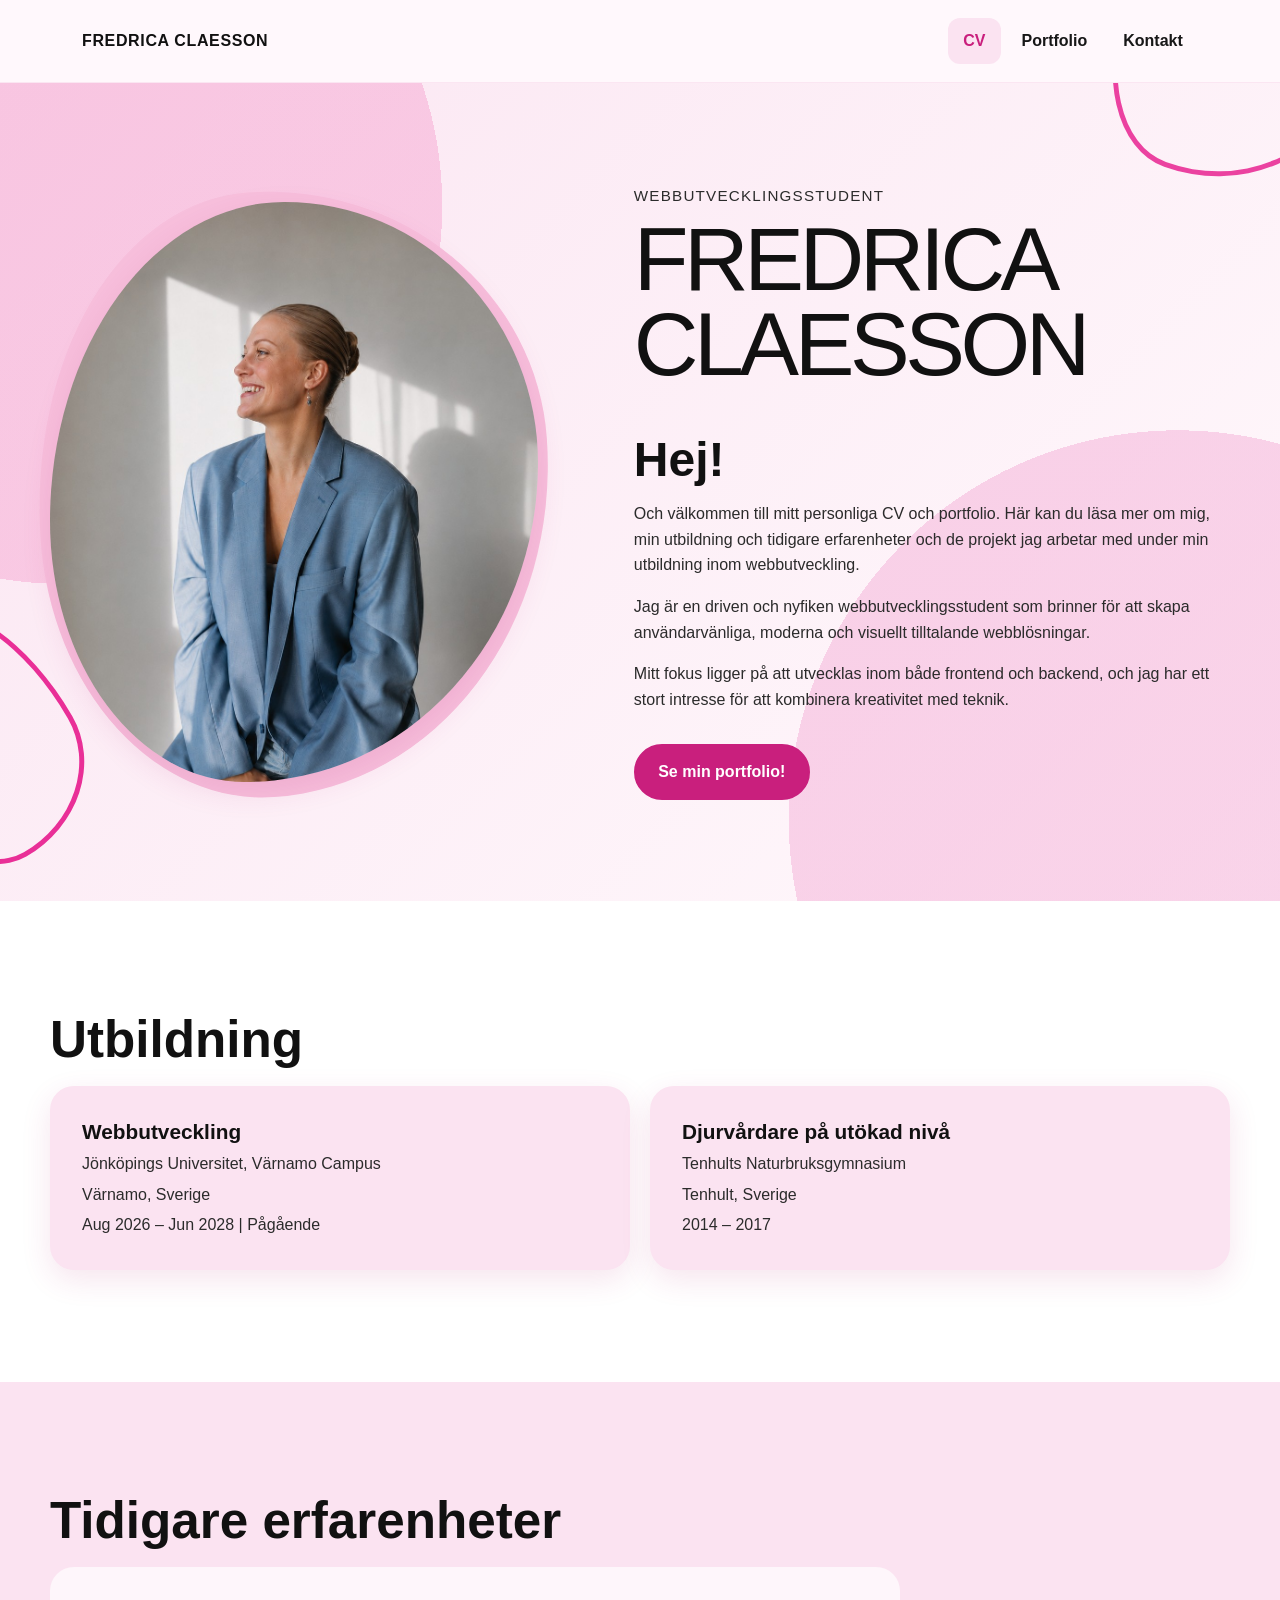
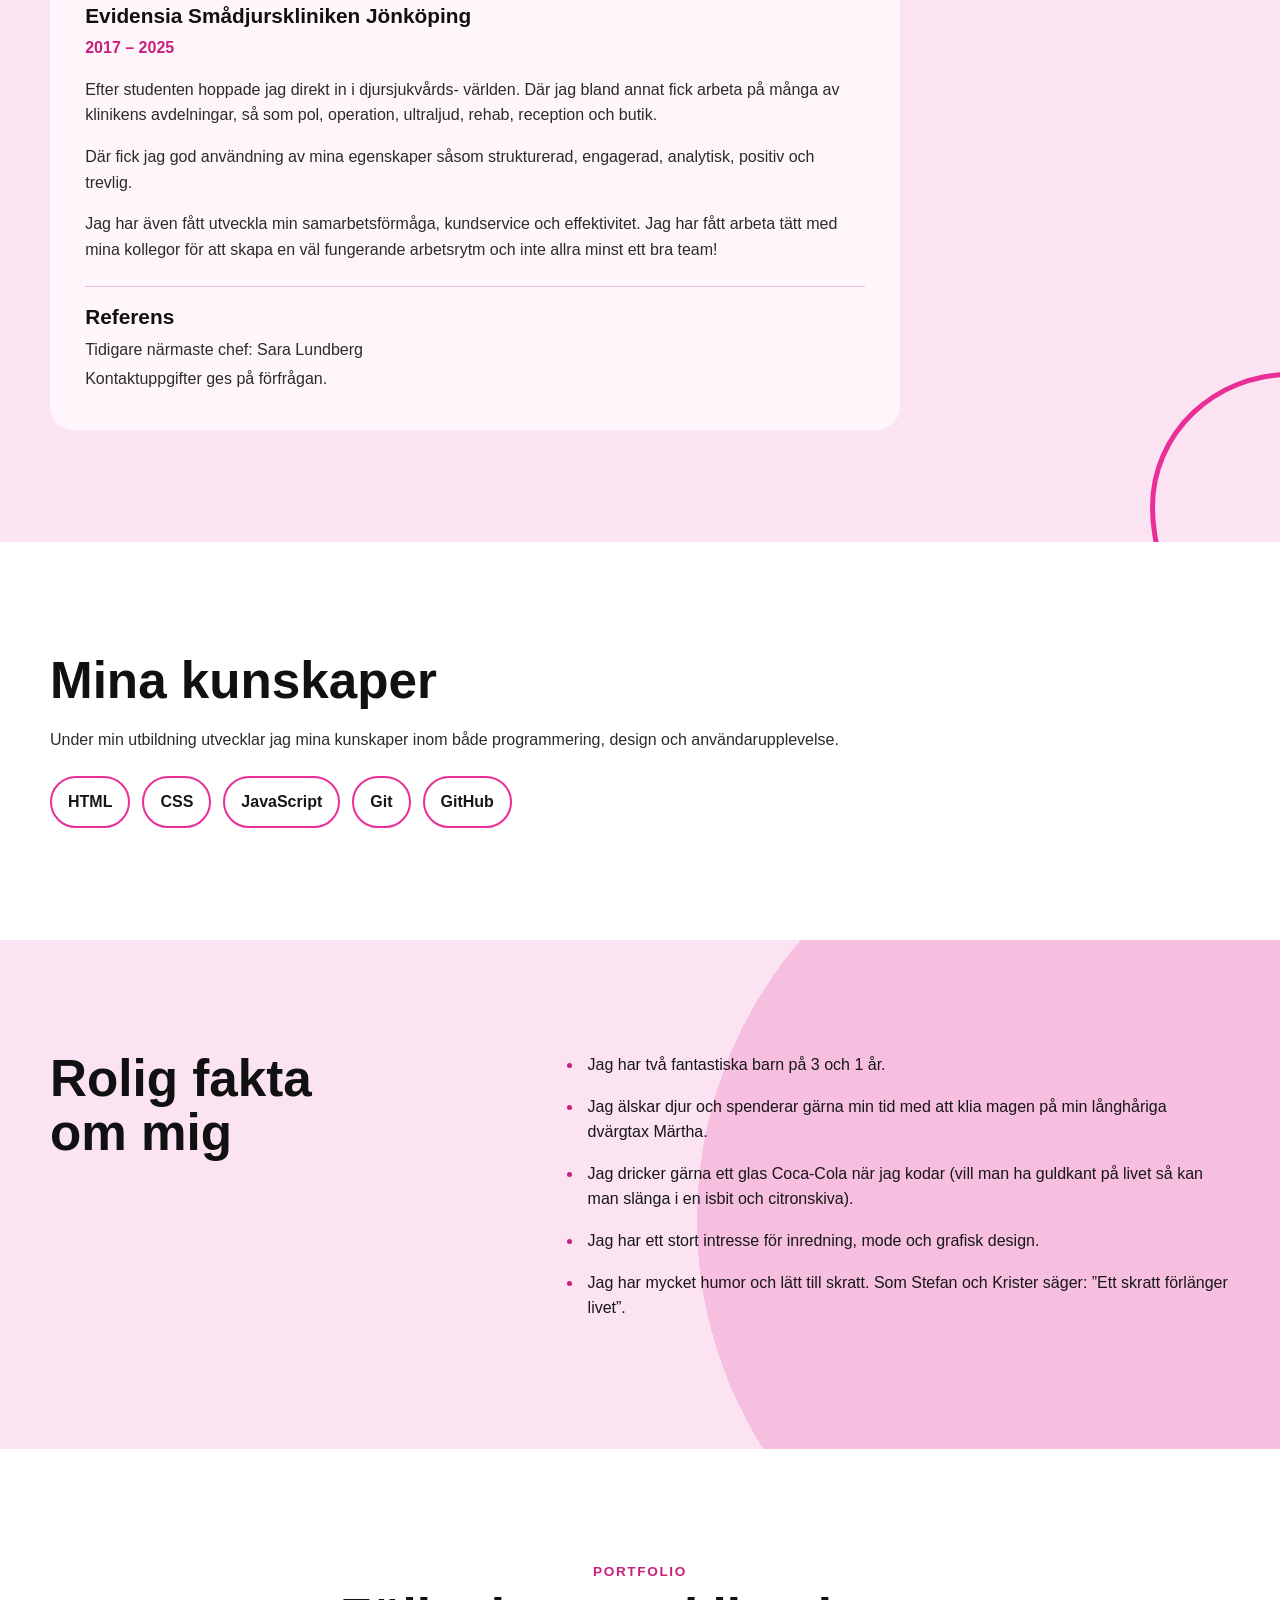
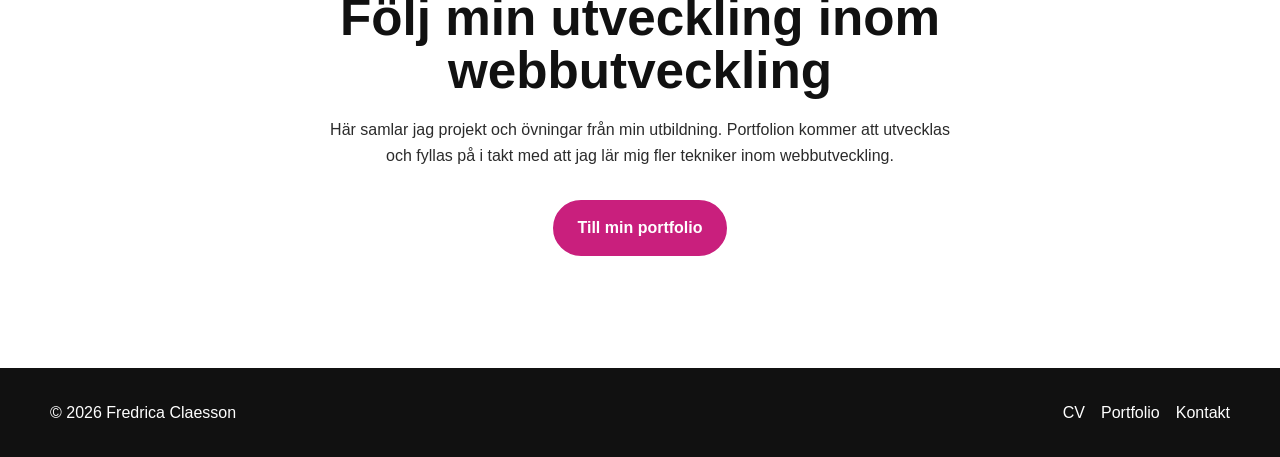
==== commit 642ef061: "Korrigera småfel" ====
--- a/index.html
+++ b/index.html
@@ -16,7 +16,7 @@
 
             <h1 class="logo">
                 <a href="index.html">
-                    Fredrica Claesson - profilbild
+                    Fredrica Claesson 
                 </a>
             </h1>
 
--- a/cv.css
+++ b/cv.css
@@ -1448,4 +1448,4 @@
         animation-iteration-count: 1 !important;
     }
 
-}
+}
